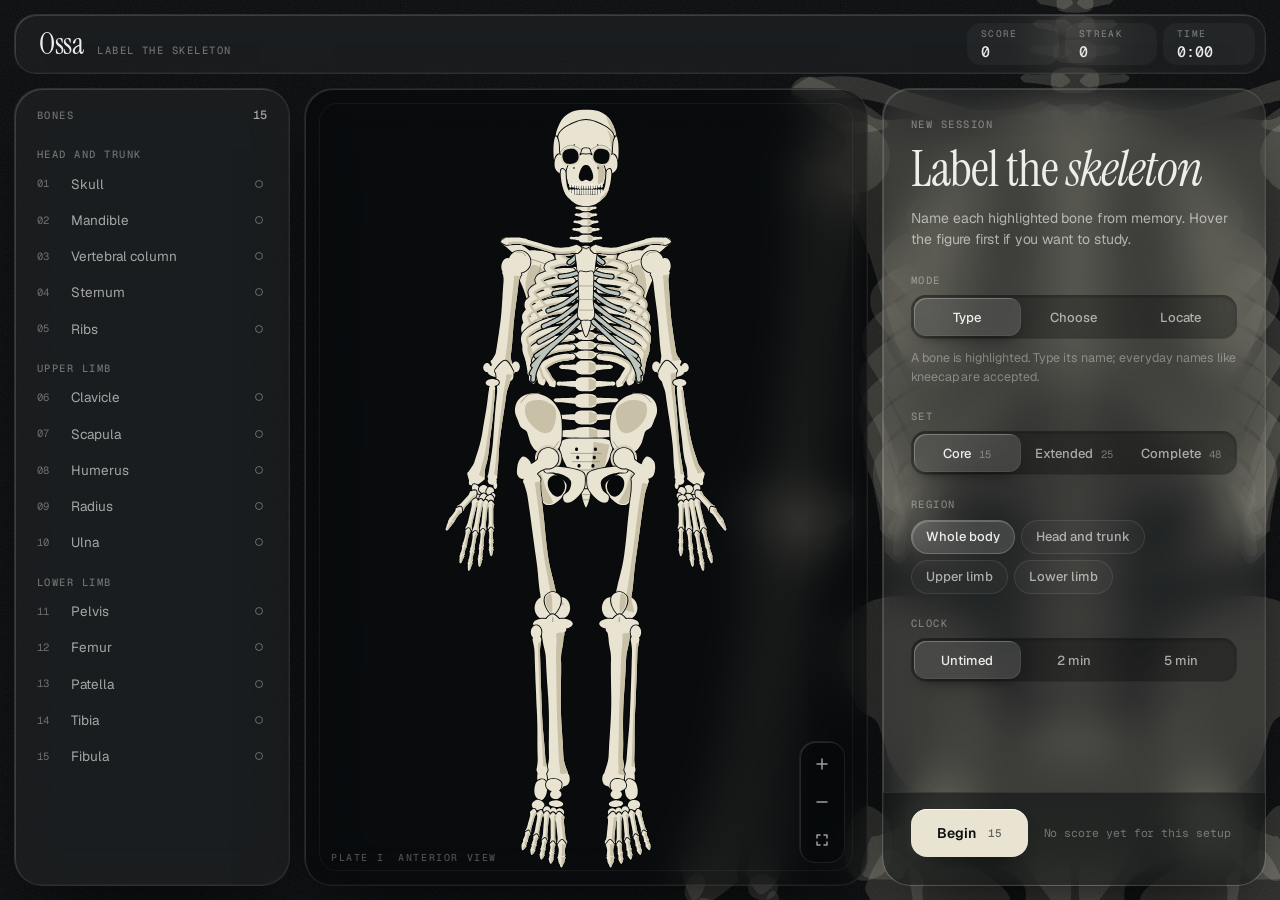
==== index.html @ df860bf7 "Add Ossa, a liquid-glass "label the skeleton" study game Static HTML/CSS/ES-module app, ready for a " ====
<!doctype html>
<html lang="en">
<head>
  <meta charset="utf-8">
  <meta name="viewport" content="width=device-width, initial-scale=1, viewport-fit=cover">
  <title>Ossa · Label the skeleton</title>
  <meta name="description" content="Learn the bones of the human body by naming, choosing or locating each one on an anatomical plate. Fifteen to forty-eight bones, three difficulty levels.">
  <meta name="theme-color" content="#07090a">
  <meta property="og:title" content="Ossa · Label the skeleton">
  <meta property="og:description" content="Name, choose or locate the bones of the human skeleton. A quiet, fast study game.">
  <meta property="og:type" content="website">
  <meta property="og:image" content="og.png">
  <meta name="twitter:card" content="summary_large_image">
  <link rel="icon" href="favicon.svg" type="image/svg+xml">
  <link rel="preload" href="fonts/geist-normal-300-700.woff2" as="font" type="font/woff2" crossorigin>
  <link rel="preload" href="fonts/instrument-serif-normal-400.woff2" as="font" type="font/woff2" crossorigin>
  <link rel="stylesheet" href="styles.css">
</head>
<body>
  <div class="bg" aria-hidden="true">
    <svg class="sk ghost" id="ghost" viewBox="150 0 600 640" preserveAspectRatio="xMidYMid slice"></svg>
    <div class="grain"></div>
  </div>

  <div class="app" id="app" data-phase="idle" data-view="panel">
    <header class="bar glass">
      <div class="brand">
        <span class="wordmark">Ossa</span>
        <span class="tagline">Label the skeleton</span>
      </div>
      <button class="bones-toggle" id="toggle-list" type="button" aria-pressed="false">
        <svg viewBox="0 0 16 16" width="15" height="15" fill="none" stroke="currentColor" stroke-width="1.5" stroke-linecap="round"><path d="M3 4h10M3 8h10M3 12h6"/></svg>
        <span>Bones</span>
      </button>
      <dl class="stats" aria-label="Session stats">
        <div><dt>Score</dt><dd id="st-score">0</dd></div>
        <div><dt>Streak</dt><dd id="st-streak">0</dd></div>
        <div><dt id="st-time-l">Time</dt><dd id="st-time">0:00</dd></div>
      </dl>
    </header>

    <aside class="list glass" id="list" aria-label="Bones in this set">
      <div class="list-head">
        <p class="eyebrow">Bones</p>
        <p class="count" id="list-count">15</p>
      </div>
      <div class="list-body" id="list-body"></div>
    </aside>

    <main class="stage glass" id="stage">
      <svg class="sk" id="sk" viewBox="0 0 900 1032" role="img" aria-label="Human skeleton, anterior view" preserveAspectRatio="xMidYMid meet"></svg>
      <svg class="pins" id="pins" aria-hidden="true">
        <path class="pin-line" id="pin-line" d=""/>
        <circle class="pin-ring" id="pin-ring" r="9"/>
        <circle class="pin-dot" id="pin-dot" r="3.2"/>
      </svg>
      <div class="chip" id="chip" hidden><b id="chip-n"></b><span id="chip-t"></span></div>
      <div class="tip" id="tip" hidden></div>

      <div class="readout" id="readout" hidden>
        <p class="eyebrow" id="ro-meta"></p>
        <h2 id="ro-name"></h2>
        <p id="ro-note"></p>
      </div>

      <p class="plate" aria-hidden="true"><span>Plate I</span><span>Anterior view</span></p>

      <div class="zoom" role="group" aria-label="Zoom">
        <button type="button" id="z-in" aria-label="Zoom in"><svg viewBox="0 0 16 16" width="16" height="16" fill="none" stroke="currentColor" stroke-width="1.5" stroke-linecap="round"><path d="M8 3v10M3 8h10"/></svg></button>
        <button type="button" id="z-out" aria-label="Zoom out"><svg viewBox="0 0 16 16" width="16" height="16" fill="none" stroke="currentColor" stroke-width="1.5" stroke-linecap="round"><path d="M3 8h10"/></svg></button>
        <button type="button" id="z-fit" aria-label="Fit whole skeleton"><svg viewBox="0 0 16 16" width="16" height="16" fill="none" stroke="currentColor" stroke-width="1.5" stroke-linecap="round" stroke-linejoin="round"><path d="M3 6V3h3M10 3h3v3M13 10v3h-3M6 13H3v-3"/></svg></button>
      </div>
    </main>

    <section class="panel glass" id="panel">
      <!-- SETUP -->
      <div class="view" id="v-setup">
        <p class="eyebrow">New session</p>
        <h1 class="title">Label the <em>skeleton</em></h1>
        <p class="lede">Name each highlighted bone from memory. Hover the figure first if you want to study.</p>

        <div class="field">
          <p class="eyebrow" id="l-mode">Mode</p>
          <div class="seg" role="radiogroup" aria-labelledby="l-mode" data-key="mode">
            <span class="thumb"></span>
            <button type="button" role="radio" data-v="type">Type</button>
            <button type="button" role="radio" data-v="choose">Choose</button>
            <button type="button" role="radio" data-v="locate">Locate</button>
          </div>
          <p class="hint" id="mode-hint"></p>
        </div>

        <div class="field">
          <p class="eyebrow" id="l-set">Set</p>
          <div class="seg" role="radiogroup" aria-labelledby="l-set" data-key="level">
            <span class="thumb"></span>
            <button type="button" role="radio" data-v="1">Core <i data-n="1"></i></button>
            <button type="button" role="radio" data-v="2">Extended <i data-n="2"></i></button>
            <button type="button" role="radio" data-v="3">Complete <i data-n="3"></i></button>
          </div>
        </div>

        <div class="field">
          <p class="eyebrow" id="l-region">Region</p>
          <div class="chips" role="radiogroup" aria-labelledby="l-region" data-key="region"></div>
        </div>

        <div class="field">
          <p class="eyebrow" id="l-clock">Clock</p>
          <div class="seg" role="radiogroup" aria-labelledby="l-clock" data-key="clock">
            <span class="thumb"></span>
            <button type="button" role="radio" data-v="0">Untimed</button>
            <button type="button" role="radio" data-v="120">2 min</button>
            <button type="button" role="radio" data-v="300">5 min</button>
          </div>
        </div>

        <div class="cta">
          <button type="button" class="btn primary" id="begin"><span>Begin</span><span class="mono" id="begin-n"></span></button>
          <p class="best" id="best"></p>
        </div>
      </div>

      <!-- QUESTION -->
      <div class="view" id="v-ask" hidden>
        <div class="qhead">
          <p class="mono" id="qcount">01 / 15</p>
          <button type="button" class="link" id="end">End session</button>
        </div>
        <div class="progress" aria-hidden="true"><i id="qprog"></i></div>

        <p class="prompt" id="prompt"></p>

        <form class="answer" id="a-type" autocomplete="off">
          <label class="sr" for="in">Bone name</label>
          <input class="input" id="in" type="text" inputmode="text" enterkeyhint="go" placeholder="Type the name" autocapitalize="off" autocorrect="off" spellcheck="false">
          <p class="hintline mono" id="hintline" aria-live="polite"></p>
          <div class="row-actions">
            <button type="submit" class="btn primary" id="submit">Check</button>
            <button type="button" class="btn ghost" id="hint">Hint</button>
            <button type="button" class="btn ghost" id="skip">Skip</button>
          </div>
        </form>

        <div class="answer" id="a-choose" hidden>
          <ol class="opts" id="opts"></ol>
          <div class="row-actions"><button type="button" class="btn ghost" id="skip-c">Skip</button></div>
        </div>

        <div class="answer" id="a-locate" hidden>
          <p class="target" id="loc-name"></p>
          <p class="hint" id="loc-hint" aria-live="polite">Click the bone on the figure. Scroll to zoom, drag to pan.</p>
          <div class="row-actions"><button type="button" class="btn ghost" id="skip-l">Skip</button></div>
        </div>

        <div class="feedback" id="fb" hidden aria-live="polite">
          <p class="verdict" id="fb-verdict"></p>
          <p class="fb-name" id="fb-name"></p>
          <p class="fb-note" id="fb-note"></p>
          <button type="button" class="btn primary" id="next"><span id="next-t">Next</span><kbd>Enter</kbd></button>
        </div>

        <p class="foot mono" id="foot"></p>
      </div>

      <!-- RESULT -->
      <div class="view" id="v-result" hidden>
        <p class="eyebrow" id="r-eyebrow">Session complete</p>
        <p class="bignum" id="r-score">0</p>
        <p class="lede" id="r-line"></p>
        <dl class="grid-stats">
          <div><dt>Accuracy</dt><dd id="r-acc">0%</dd></div>
          <div><dt>Time</dt><dd id="r-time">0:00</dd></div>
          <div><dt>Best streak</dt><dd id="r-streak">0</dd></div>
          <div><dt>Hints used</dt><dd id="r-hints">0</dd></div>
        </dl>
        <div id="r-missed-wrap">
          <p class="eyebrow">To review</p>
          <div class="chips" id="r-missed"></div>
        </div>
        <div class="cta stack">
          <button type="button" class="btn primary" id="again">Play again</button>
          <button type="button" class="btn ghost" id="retry">Retry missed</button>
          <button type="button" class="btn ghost" id="back">Change settings</button>
        </div>
      </div>
    </section>
  </div>

  <noscript><p style="position:fixed;inset:auto 16px 16px;color:#eceeea;font:14px system-ui">Ossa needs JavaScript to draw the skeleton and run the quiz.</p></noscript>
  <script type="module" src="js/app.js"></script>
</body>
</html>
---- styles.css ----
@font-face { font-family: "Geist"; src: url(fonts/geist-normal-300-700.woff2) format("woff2"); font-weight: 300 700; font-display: swap; }
@font-face { font-family: "Geist Mono"; src: url(fonts/geist-mono-normal-400-600.woff2) format("woff2"); font-weight: 400 600; font-display: swap; }
@font-face { font-family: "Instrument Serif"; src: url(fonts/instrument-serif-normal-400.woff2) format("woff2"); font-style: normal; font-weight: 400; font-display: swap; }
@font-face { font-family: "Instrument Serif"; src: url(fonts/instrument-serif-italic-400.woff2) format("woff2"); font-style: italic; font-weight: 400; font-display: swap; }

:root {
  --ink: #07090a;
  --text: #eceeea;
  --dim: rgba(236, 238, 234, 0.66);
  --faint: rgba(236, 238, 234, 0.4);
  --line: rgba(255, 255, 255, 0.09);
  --line-hi: rgba(255, 255, 255, 0.2);

  --bone: #e9e3d2;
  --bone-2: #d9d2bd;
  --bone-shade: #c8c0a7;
  --bone-detail: #8f8871;
  --tooth: #f1ece0;
  --cart: #bcc5bd;
  --cavity: #07090a;

  --accent: #ff5a36;
  --accent-2: #cf3c1c;
  --ok: #4fd8a6;
  --ok-2: #2aa67c;

  --sans: "Geist", ui-sans-serif, system-ui, -apple-system, "Segoe UI", sans-serif;
  --mono: "Geist Mono", ui-monospace, "SF Mono", Menlo, monospace;
  --serif: "Instrument Serif", "Iowan Old Style", Georgia, serif;

  --ease: cubic-bezier(0.22, 1, 0.36, 1);
  --spring: cubic-bezier(0.3, 1.3, 0.45, 1);
  --gap: 14px;
}

* { box-sizing: border-box; margin: 0; }
html, body { height: 100%; }
body {
  background: var(--ink);
  color: var(--text);
  font: 400 14px/1.5 var(--sans);
  letter-spacing: -0.005em;
  -webkit-font-smoothing: antialiased;
  overflow: hidden;
}
button { font: inherit; color: inherit; background: none; border: 0; cursor: pointer; -webkit-tap-highlight-color: transparent; }
:focus-visible { outline: 2px solid rgba(236, 238, 234, 0.8); outline-offset: 3px; }
.sr { position: absolute; width: 1px; height: 1px; overflow: hidden; clip: rect(0 0 0 0); white-space: nowrap; }
.mono { font-family: var(--mono); font-variant-numeric: tabular-nums; }
[hidden] { display: none !important; }

.eyebrow {
  font: 500 10.5px/1 var(--mono);
  text-transform: uppercase;
  letter-spacing: 0.14em;
  color: var(--faint);
}

/* ---------- background: an enlarged, cropped plate that the glass refracts ---------- */
.bg { position: fixed; inset: 0; overflow: hidden; background: var(--ink); }
.grain {
  position: absolute; inset: 0; opacity: 0.09; pointer-events: none;
  background-image: url("data:image/svg+xml;utf8,<svg xmlns='http://www.w3.org/2000/svg' width='220' height='220'><filter id='n'><feTurbulence type='fractalNoise' baseFrequency='.85' numOctaves='2' stitchTiles='stitch'/><feColorMatrix values='0 0 0 0 1  0 0 0 0 1  0 0 0 0 1  0 0 0 .9 0'/></filter><rect width='100%' height='100%' filter='url(%23n)'/></svg>");
}

/* ---------- glass ---------- */
.glass {
  position: relative;
  background: rgba(255, 255, 255, 0.045);
  -webkit-backdrop-filter: blur(22px) saturate(1.5);
  backdrop-filter: blur(22px) saturate(1.5);
  border: 1px solid var(--line);
  border-radius: 28px;
  box-shadow:
    inset 1px 1px 0 rgba(255, 255, 255, 0.15),
    inset -1px -1px 0 rgba(255, 255, 255, 0.035),
    0 30px 70px -30px rgba(0, 0, 0, 0.85);
}

/* ---------- layout ---------- */
.app {
  position: relative;
  display: grid;
  height: 100vh; height: 100dvh;
  padding: var(--gap);
  gap: var(--gap);
  grid-template-columns: 276px minmax(0, 1fr) 384px;
  grid-template-rows: auto minmax(0, 1fr);
  grid-template-areas: "bar bar bar" "list stage panel";
}
.bar { grid-area: bar; }
.list { grid-area: list; }
.stage { grid-area: stage; }
.panel { grid-area: panel; }

/* ---------- top bar ---------- */
.bar { display: flex; align-items: center; gap: 18px; height: 60px; padding: 0 10px 0 24px; border-radius: 22px; }
.brand { display: flex; align-items: baseline; gap: 14px; }
.wordmark { font: 400 30px/1 var(--serif); letter-spacing: -0.015em; }
.tagline { font: 500 10.5px/1 var(--mono); text-transform: uppercase; letter-spacing: 0.14em; color: var(--faint); }
.bones-toggle {
  display: none; align-items: center; gap: 8px; height: 36px; padding: 0 14px; border-radius: 12px;
  background: rgba(255, 255, 255, 0.05); border: 1px solid var(--line); color: var(--dim); font-weight: 500;
}
.bones-toggle[aria-pressed="true"] { color: var(--text); background: rgba(255, 255, 255, 0.13); }
.stats { margin-left: auto; display: flex; gap: 6px; }
.stats > div { display: flex; flex-direction: column; justify-content: center; gap: 5px; min-width: 92px; height: 42px; padding: 0 14px; border-radius: 14px; background: rgba(255, 255, 255, 0.04); }
.stats dt { font: 500 9.5px/1 var(--mono); text-transform: uppercase; letter-spacing: 0.14em; color: var(--faint); }
.stats dd { font: 500 15px/1 var(--mono); font-variant-numeric: tabular-nums; }
.stats dd.bump { animation: bump 0.5s var(--spring); }
.stats dd.low { color: var(--accent); }
@keyframes bump { 40% { transform: scale(1.12); } }

/* ---------- bone list ---------- */
.list { display: flex; flex-direction: column; min-height: 0; padding: 20px 8px 10px; }
.list-head { display: flex; justify-content: space-between; align-items: baseline; padding: 0 14px 12px; }
.count { font: 500 12px/1 var(--mono); color: var(--dim); font-variant-numeric: tabular-nums; }
.list-body { flex: 1; min-height: 0; overflow-y: auto; padding: 0 4px 8px; scrollbar-width: thin; scrollbar-color: rgba(255, 255, 255, 0.16) transparent; }
.group { padding: 16px 10px 6px; }
.row {
  display: grid; grid-template-columns: 26px minmax(0, 1fr) 12px; align-items: center; gap: 8px;
  width: 100%; padding: 8px 10px; border-radius: 12px; text-align: left; color: var(--dim);
  transition: background 0.2s, color 0.2s;
}
.row:hover, .row.on { background: rgba(255, 255, 255, 0.075); color: var(--text); }
.row .idx { font: 400 10.5px/1 var(--mono); color: var(--faint); }
.row .nm { overflow: hidden; text-overflow: ellipsis; white-space: nowrap; font-size: 13.5px; }
.row .mask { display: block; height: 6px; border-radius: 3px; background: rgba(255, 255, 255, 0.09); width: var(--w, 60%); }
.row .dot { width: 8px; height: 8px; border-radius: 50%; border: 1px solid rgba(255, 255, 255, 0.34); }
.row[data-s="ok"] .dot { background: var(--ok); border-color: var(--ok); }
.row[data-s="miss"] .dot { background: var(--accent); border-color: var(--accent); }
.row[data-s="skip"] .dot { background: transparent; border-color: var(--accent); }
.row[data-cur="1"] { background: rgba(255, 255, 255, 0.075); }
.row[data-cur="1"] .dot { border-color: var(--text); }
.row.locked { pointer-events: none; }

/* ---------- stage ---------- */
.stage { min-height: 0; overflow: hidden; background: rgba(3, 5, 6, 0.5); touch-action: none; }
.stage::before { content: ""; position: absolute; inset: 14px; border: 1px solid rgba(255, 255, 255, 0.05); border-radius: 18px; pointer-events: none; z-index: 1; }
.sk { position: absolute; inset: 0; width: 100%; height: 100%; }
#sk { touch-action: none; cursor: grab; user-select: none; -webkit-user-select: none; }
#sk.panning { cursor: grabbing; }
#sk.probe { cursor: crosshair; }

.pins { position: absolute; inset: 0; width: 100%; height: 100%; pointer-events: none; overflow: visible; z-index: 2; }
.pin-line { fill: none; stroke: var(--accent); stroke-width: 1.25; }
.pin-ring { fill: none; stroke: var(--accent); stroke-width: 1.25; transform-box: fill-box; transform-origin: center; animation: ring 1.6s var(--ease) 2; }
.pin-dot { fill: var(--accent); }
.pins.ok .pin-line, .pins.ok .pin-ring { stroke: var(--ok); }
.pins.ok .pin-dot { fill: var(--ok); }
.pins[data-off="1"] { opacity: 0; }
@keyframes ring { from { transform: scale(0.4); opacity: 1; } to { transform: scale(2.1); opacity: 0; } }

.chip {
  position: absolute; left: 0; top: 0; z-index: 3; display: flex; align-items: center; gap: 9px; height: 30px; padding: 0 12px;
  border-radius: 999px; pointer-events: none; white-space: nowrap;
  background: rgba(10, 12, 13, 0.62); -webkit-backdrop-filter: blur(16px); backdrop-filter: blur(16px);
  border: 1px solid rgba(255, 255, 255, 0.16); box-shadow: inset 1px 1px 0 rgba(255, 255, 255, 0.14);
  transition: opacity 0.25s;
}
.chip b { font: 600 11px/1 var(--mono); color: var(--accent); }
.chip span { font-size: 13px; }
.tip {
  position: absolute; left: 0; top: 0; z-index: 4; padding: 6px 11px; border-radius: 10px; pointer-events: none; white-space: nowrap; font-size: 12.5px;
  background: rgba(10, 12, 13, 0.72); -webkit-backdrop-filter: blur(14px); backdrop-filter: blur(14px);
  border: 1px solid var(--line-hi); box-shadow: inset 1px 1px 0 rgba(255, 255, 255, 0.12);
}

.readout {
  position: absolute; left: 22px; top: 22px; z-index: 3; width: min(320px, calc(100% - 110px)); padding: 16px 18px 17px; border-radius: 20px;
  background: rgba(10, 12, 13, 0.58); -webkit-backdrop-filter: blur(22px) saturate(1.4); backdrop-filter: blur(22px) saturate(1.4);
  border: 1px solid rgba(255, 255, 255, 0.12); box-shadow: inset 1px 1px 0 rgba(255, 255, 255, 0.14), 0 20px 50px -24px rgba(0, 0, 0, 0.8);
  animation: enter 0.45s var(--ease);
}
.readout h2 { font: 400 32px/1.05 var(--serif); letter-spacing: -0.015em; margin: 9px 0 8px; }
.readout p:last-child { color: var(--dim); font-size: 13px; line-height: 1.5; }

.plate { position: absolute; left: 26px; bottom: 22px; z-index: 1; display: flex; gap: 14px; font: 500 10px/1 var(--mono); text-transform: uppercase; letter-spacing: 0.16em; color: rgba(236, 238, 234, 0.3); pointer-events: none; }

.zoom {
  position: absolute; right: 22px; bottom: 22px; z-index: 3; display: flex; flex-direction: column; gap: 2px; padding: 4px; border-radius: 16px;
  background: rgba(10, 12, 13, 0.55); -webkit-backdrop-filter: blur(18px); backdrop-filter: blur(18px);
  border: 1px solid var(--line); box-shadow: inset 1px 1px 0 rgba(255, 255, 255, 0.12);
}
.zoom button { width: 36px; height: 36px; display: grid; place-items: center; border-radius: 12px; color: var(--dim); transition: background 0.2s, color 0.2s; }
.zoom button:hover { background: rgba(255, 255, 255, 0.09); color: var(--text); }

/* ---------- skeleton paint ---------- */
.sk .bone { transition: opacity 0.4s var(--ease); }
.sk .o { fill: var(--cavity); stroke: var(--cavity); stroke-width: 2.4px; stroke-linejoin: round; }
.sk .o.ol { fill: none; stroke-linecap: round; }
.sk .o.thin { stroke-width: 1.1px; }
.sk .f-bone { fill: var(--bone); }
.sk .f-bone2 { fill: var(--bone-2); }
.sk .f-tooth { fill: var(--tooth); }
.sk .fl { fill: none; stroke-linecap: round; }
.sk .f-cart { stroke: var(--cart); }
.sk .s { fill: var(--bone-shade); }
.sk .d { fill: none; stroke: var(--bone-detail); stroke-linecap: round; }
.sk .hit { fill: none; stroke: transparent; stroke-linecap: round; pointer-events: stroke; }
.sk .layer-voids path { fill: var(--cavity); pointer-events: none; }
.sk .layer-rims path { fill: var(--bone-2); pointer-events: none; }
.sk .layer-hl, .sk .layer-hl * { pointer-events: none; }
.sk .layer-bones { transition: opacity 0.45s var(--ease); }
.sk.focus .layer-bones, .sk.focus .layer-rims { opacity: 0.4; }
.sk .layer-rims { transition: opacity 0.45s var(--ease); }
.sk .bone[data-scope="0"] { opacity: 0.26; }

.sk .hl { --hi: var(--accent); --hi-2: var(--accent-2); animation: hlin 0.35s var(--ease); }
.sk .hl.ok { --hi: var(--ok); --hi-2: var(--ok-2); }
.sk .hl.probe { opacity: 0.5; animation: none; }
.sk .hl .f { fill: var(--hi); }
.sk .hl .fl { stroke: var(--hi); }
.sk .hl .s { fill: var(--hi-2); }
.sk .hl .d { stroke: rgba(0, 0, 0, 0.3); }
@keyframes hlin { from { opacity: 0; } }

/* faint plate behind the glass */
.sk.ghost { inset: auto; left: 84%; top: 46%; width: 118%; height: 118%; transform: translate(-50%, -50%); transition: transform 1.2s var(--ease); }
.sk.ghost .o, .sk.ghost .s, .sk.ghost .d, .sk.ghost .hit, .sk.ghost .layer-voids, .sk.ghost .layer-rims { display: none; }
.sk.ghost .f { fill: rgba(233, 227, 210, 0.16); }
.sk.ghost .fl { stroke: rgba(233, 227, 210, 0.16); }

/* ---------- panel ---------- */
.panel { display: flex; flex-direction: column; min-height: 0; overflow: hidden; }
.view { flex: 1 1 auto; min-height: 0; overflow-y: auto; display: flex; flex-direction: column; padding: 30px 28px 28px; animation: enter 0.5s var(--ease); scrollbar-width: thin; scrollbar-color: rgba(255, 255, 255, 0.16) transparent; }
@keyframes enter { from { opacity: 0; transform: translateY(8px); } }

.view > * { flex-shrink: 0; }
.title { font: 400 50px/1 var(--serif); letter-spacing: -0.02em; margin: 14px 0 14px; }
.title em { font-style: italic; }
.lede { color: var(--dim); font-size: 14px; line-height: 1.55; max-width: 36ch; }
.field { margin-top: 24px; }
.field .eyebrow { margin-bottom: 10px; }
.hint { margin-top: 10px; color: var(--faint); font-size: 12.5px; line-height: 1.5; min-height: 19px; }

.seg { position: relative; display: grid; grid-auto-flow: column; grid-auto-columns: 1fr; padding: 3px; border-radius: 15px; background: rgba(0, 0, 0, 0.3); box-shadow: inset 0 1px 3px rgba(0, 0, 0, 0.5), inset 0 0 0 1px rgba(255, 255, 255, 0.06); }
.seg button { position: relative; z-index: 1; height: 38px; padding: 0 8px; border-radius: 12px; color: var(--dim); font-weight: 500; font-size: 13px; transition: color 0.25s; white-space: nowrap; }
.seg button[aria-checked="true"] { color: var(--text); }
.seg button i { font: 400 10.5px var(--mono); font-style: normal; color: var(--faint); margin-left: 5px; }
.seg .thumb { position: absolute; top: 3px; bottom: 3px; left: 0; width: 0; border-radius: 12px; background: rgba(255, 255, 255, 0.14); box-shadow: inset 1px 1px 0 rgba(255, 255, 255, 0.26), inset -1px -1px 0 rgba(255, 255, 255, 0.05), 0 8px 16px -8px rgba(0, 0, 0, 0.7); transition: transform 0.5s var(--spring), width 0.5s var(--spring); }

.chips { display: flex; flex-wrap: wrap; gap: 6px; }
.pill { height: 34px; padding: 0 14px; border-radius: 999px; border: 1px solid var(--line); background: rgba(255, 255, 255, 0.03); color: var(--dim); font-size: 13px; font-weight: 500; transition: background 0.2s, color 0.2s, border-color 0.2s; }
.pill:hover { color: var(--text); background: rgba(255, 255, 255, 0.07); }
.pill[aria-checked="true"] { background: rgba(255, 255, 255, 0.14); color: var(--text); border-color: var(--line-hi); box-shadow: inset 1px 1px 0 rgba(255, 255, 255, 0.2); }

.cta { margin-top: auto; padding-top: 28px; display: flex; align-items: center; gap: 16px; }
.cta.stack { flex-direction: column; align-items: stretch; gap: 8px; }
.best { font: 400 11.5px/1.4 var(--mono); color: var(--faint); }
#v-setup .cta {
  position: sticky; bottom: -28px; z-index: 2; margin: auto -28px -28px; padding: 16px 28px 28px;
  background: rgba(12, 14, 15, 0.58); -webkit-backdrop-filter: blur(20px); backdrop-filter: blur(20px); border-top: 1px solid var(--line);
}

.btn { height: 48px; padding: 0 22px; border-radius: 16px; display: inline-flex; align-items: center; justify-content: center; gap: 12px; font-weight: 600; font-size: 14px; letter-spacing: -0.005em; transition: transform 0.25s var(--spring), background 0.2s, color 0.2s; }
.btn:active { transform: scale(0.97); }
.btn.primary { background: var(--bone); color: #0b0e0f; box-shadow: inset 0 1px 0 rgba(255, 255, 255, 0.75), 0 14px 26px -16px rgba(0, 0, 0, 0.9); }
.btn.primary:hover { background: #f6f1e3; }
.btn.primary .mono, .btn.primary kbd { font: 500 11px var(--mono); opacity: 0.6; }
.btn.primary kbd { padding: 3px 7px; border: 1px solid rgba(0, 0, 0, 0.25); border-radius: 7px; }
.btn.ghost { background: rgba(255, 255, 255, 0.05); border: 1px solid var(--line); color: var(--dim); box-shadow: inset 1px 1px 0 rgba(255, 255, 255, 0.1); }
.btn.ghost:hover { color: var(--text); background: rgba(255, 255, 255, 0.09); }
.btn:disabled { opacity: 0.4; pointer-events: none; }
#begin { flex: 0 0 auto; padding: 0 26px; }

.qhead { display: flex; justify-content: space-between; align-items: center; font-size: 12px; color: var(--dim); }
.link { font-size: 12.5px; color: var(--dim); text-decoration: underline; text-underline-offset: 3px; text-decoration-color: rgba(255, 255, 255, 0.25); }
.link:hover { color: var(--text); }
.progress { height: 2px; border-radius: 2px; background: rgba(255, 255, 255, 0.1); margin: 14px 0 30px; overflow: hidden; }
.progress i { display: block; height: 100%; width: 0; background: var(--text); transition: width 0.6s var(--ease); }
.prompt { font: 400 28px/1.12 var(--serif); letter-spacing: -0.012em; margin-bottom: 22px; max-width: 18ch; }
.target { font: 400 56px/1 var(--serif); letter-spacing: -0.02em; margin: 2px 0 14px; overflow-wrap: anywhere; }

.input {
  width: 100%; height: 60px; padding: 0 20px; border-radius: 18px; color: var(--text); caret-color: var(--accent);
  font: 400 28px/1 var(--serif); letter-spacing: -0.01em;
  background: rgba(0, 0, 0, 0.34); border: 1px solid rgba(255, 255, 255, 0.11);
  box-shadow: inset 0 2px 6px rgba(0, 0, 0, 0.45), inset 0 0 0 1px rgba(255, 255, 255, 0.02);
  transition: border-color 0.2s, box-shadow 0.2s;
}
.input::placeholder { color: rgba(236, 238, 234, 0.3); font-style: italic; }
.input:focus { outline: none; border-color: rgba(255, 255, 255, 0.34); box-shadow: inset 0 2px 6px rgba(0, 0, 0, 0.45), 0 0 0 3px rgba(255, 255, 255, 0.06); }
.input.shake { animation: shake 0.4s; }
.hintline { min-height: 22px; margin: 12px 2px 0; font-size: 14px; color: var(--dim); letter-spacing: 0.22em; }
.row-actions { display: flex; gap: 8px; margin-top: 14px; }
.row-actions .btn.primary { flex: 1; }
@keyframes shake { 20% { transform: translateX(-6px); } 40% { transform: translateX(5px); } 60% { transform: translateX(-3px); } 80% { transform: translateX(2px); } }

.opts { list-style: none; padding: 0; display: grid; gap: 8px; }
.opt { width: 100%; display: flex; align-items: center; gap: 14px; padding: 15px 16px; border-radius: 16px; text-align: left; font-size: 15.5px; font-weight: 500; background: rgba(255, 255, 255, 0.05); border: 1px solid var(--line); box-shadow: inset 1px 1px 0 rgba(255, 255, 255, 0.08); transition: background 0.2s, border-color 0.2s, transform 0.25s var(--spring); }
.opt:hover { background: rgba(255, 255, 255, 0.09); }
.opt:active { transform: scale(0.985); }
.opt kbd { flex: none; width: 24px; height: 24px; display: grid; place-items: center; border: 1px solid rgba(255, 255, 255, 0.2); border-radius: 8px; font: 500 11px var(--mono); color: var(--dim); }
.opt.right { background: rgba(79, 216, 166, 0.13); border-color: rgba(79, 216, 166, 0.6); }
.opt.right kbd { border-color: var(--ok); color: var(--ok); }
.opt.wrong { background: rgba(255, 90, 54, 0.11); border-color: rgba(255, 90, 54, 0.6); animation: shake 0.4s; }
.opt.wrong kbd { border-color: var(--accent); color: var(--accent); }
.opts.done .opt { pointer-events: none; }
.opts.done .opt:not(.right):not(.wrong) { opacity: 0.45; }

.feedback { margin-top: 24px; padding-top: 22px; border-top: 1px solid var(--line); animation: enter 0.45s var(--ease); }
.feedback.solo { margin-top: 0; padding-top: 0; border-top: 0; }
.verdict { font: 500 11px/1 var(--mono); text-transform: uppercase; letter-spacing: 0.16em; }
.verdict.ok { color: var(--ok); }
.verdict.bad { color: var(--accent); }
.fb-name { font: 400 44px/1.02 var(--serif); letter-spacing: -0.02em; margin: 12px 0 10px; }
.fb-note { color: var(--dim); font-size: 14px; line-height: 1.55; margin-bottom: 20px; }
.fb-note s { color: var(--faint); }
.feedback .btn { width: 100%; }
.foot { margin-top: auto; padding-top: 24px; font-size: 11px; line-height: 1.6; color: var(--faint); letter-spacing: 0.02em; }

.bignum { font: 400 104px/0.95 var(--serif); letter-spacing: -0.035em; margin: 12px 0 10px; font-variant-numeric: lining-nums; }
.grid-stats { display: grid; grid-template-columns: 1fr 1fr; gap: 1px; margin: 24px 0; border-radius: 18px; overflow: hidden; background: var(--line); border: 1px solid var(--line); }
.grid-stats > div { background: rgba(9, 11, 12, 0.7); padding: 14px 16px 15px; }
.grid-stats dt { font: 500 9.5px/1 var(--mono); text-transform: uppercase; letter-spacing: 0.14em; color: var(--faint); margin-bottom: 9px; }
.grid-stats dd { font: 500 20px/1 var(--mono); font-variant-numeric: tabular-nums; }
#r-missed-wrap .eyebrow { margin-bottom: 10px; }
#r-missed-wrap[hidden] + .cta { padding-top: 6px; }

/* ---------- tablet ---------- */
@media (max-width: 1179px) {
  .app { grid-template-columns: minmax(0, 1fr) 372px; grid-template-areas: "bar bar" "stage panel"; }
  .list { grid-area: panel; display: none; }
  .app[data-view="list"] .list { display: flex; }
  .app[data-view="list"] .panel { display: none; }
  .bones-toggle { display: inline-flex; }
  .tagline { display: none; }
}

/* ---------- phone ---------- */
@media (max-width: 819px) {
  :root { --gap: 10px; }
  .app { grid-template-columns: minmax(0, 1fr); grid-template-rows: auto minmax(0, 1fr) auto; grid-template-areas: "bar" "stage" "panel"; }
  .list { grid-area: panel; max-height: 54dvh; }
  .panel { max-height: 54dvh; }
  .bar { height: 54px; padding: 0 8px 0 18px; gap: 10px; border-radius: 20px; }
  .wordmark { font-size: 26px; }
  .stats > div { min-width: 0; padding: 0 9px; }
  .stats dd { font-size: 13px; }
  .stats dt { font-size: 8.5px; letter-spacing: 0.1em; }
  .bones-toggle span { display: none; }
  .bones-toggle { padding: 0 11px; }
  .glass { border-radius: 24px; }
  .view { padding: 22px 20px 20px; }
  .title { font-size: 40px; margin: 10px 0; }
  .lede { display: none; }
  .field { margin-top: 18px; }
  .prompt { font-size: 24px; margin-bottom: 14px; max-width: none; }
  .target { font-size: 44px; }
  .bignum { font-size: 76px; }
  .fb-name { font-size: 36px; }
  .progress { margin-bottom: 20px; }
  .input { height: 54px; font-size: 24px; }
  .readout { left: 14px; top: 14px; width: calc(100% - 28px); padding: 12px 14px; }
  .readout h2 { font-size: 24px; margin: 6px 0 4px; }
  .readout p:last-child { font-size: 12px; }
  .plate { display: none; }
  .zoom { right: 12px; bottom: 12px; flex-direction: row; }
  .zoom button { width: 34px; height: 34px; }
  .stage::before { inset: 8px; }
  .btn { height: 46px; }
  #begin { width: 100%; }
  .cta { flex-direction: column; align-items: stretch; gap: 10px; }
  #v-setup .cta { bottom: -20px; margin: auto -20px -20px; padding: 14px 20px 20px; }
  .best { text-align: center; }
}

@media (max-width: 819px) and (max-height: 700px) {
  .panel, .list { max-height: 60dvh; }
}

@media (prefers-reduced-motion: reduce) {
  *, *::before, *::after { animation-duration: 0.01ms !important; animation-iteration-count: 1 !important; transition-duration: 0.01ms !important; }
}
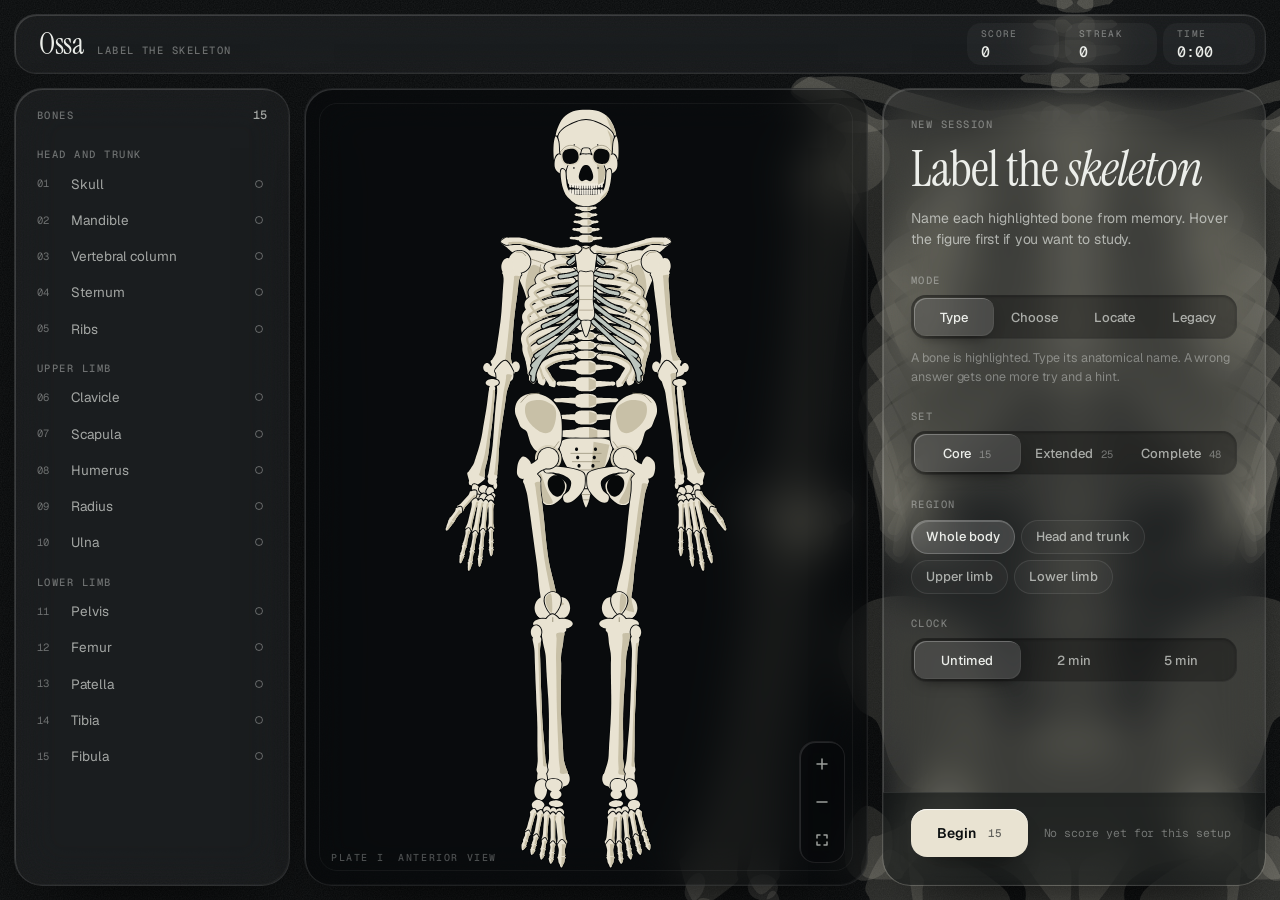
==== commit ab7df2f2: "Add Legacy mode and make Type mode anatomical-only Legacy mode (PurposeGames format) - Pins on the f" ====
--- a/index.html
+++ b/index.html
@@ -33,8 +33,8 @@
         <span>Bones</span>
       </button>
       <dl class="stats" aria-label="Session stats">
-        <div><dt>Score</dt><dd id="st-score">0</dd></div>
-        <div><dt>Streak</dt><dd id="st-streak">0</dd></div>
+        <div><dt id="st-score-l">Score</dt><dd id="st-score">0</dd></div>
+        <div id="st-streak-w"><dt>Streak</dt><dd id="st-streak">0</dd></div>
         <div><dt id="st-time-l">Time</dt><dd id="st-time">0:00</dd></div>
       </dl>
     </header>
@@ -53,6 +53,7 @@
         <path class="pin-line" id="pin-line" d=""/>
         <circle class="pin-ring" id="pin-ring" r="9"/>
         <circle class="pin-dot" id="pin-dot" r="3.2"/>
+        <g id="dots"></g>
       </svg>
       <div class="chip" id="chip" hidden><b id="chip-n"></b><span id="chip-t"></span></div>
       <div class="tip" id="tip" hidden></div>
@@ -86,6 +87,7 @@
             <button type="button" role="radio" data-v="type">Type</button>
             <button type="button" role="radio" data-v="choose">Choose</button>
             <button type="button" role="radio" data-v="locate">Locate</button>
+            <button type="button" role="radio" data-v="legacy">Legacy</button>
           </div>
           <p class="hint" id="mode-hint"></p>
         </div>
@@ -105,7 +107,7 @@
           <div class="chips" role="radiogroup" aria-labelledby="l-region" data-key="region"></div>
         </div>
 
-        <div class="field">
+        <div class="field" id="f-clock">
           <p class="eyebrow" id="l-clock">Clock</p>
           <div class="seg" role="radiogroup" aria-labelledby="l-clock" data-key="clock">
             <span class="thumb"></span>
@@ -129,11 +131,21 @@
         </div>
         <div class="progress" aria-hidden="true"><i id="qprog"></i></div>
 
+        <dl class="hud" id="hud" hidden>
+          <div><dt>Remaining</dt><dd id="h-rem">0</dd></div>
+          <div><dt>Correct</dt><dd id="h-ok">0</dd></div>
+          <div><dt>Wrong</dt><dd id="h-bad">0</dd></div>
+          <div><dt>Accuracy</dt><dd id="h-acc">0%</dd></div>
+        </dl>
+
         <p class="prompt" id="prompt"></p>
 
         <form class="answer" id="a-type" autocomplete="off">
           <label class="sr" for="in">Bone name</label>
-          <input class="input" id="in" type="text" inputmode="text" enterkeyhint="go" placeholder="Type the name" autocapitalize="off" autocorrect="off" spellcheck="false">
+          <div class="inputwrap">
+            <input class="input" id="in" type="text" inputmode="text" enterkeyhint="go" placeholder="Type the anatomical name" autocapitalize="off" autocorrect="off" spellcheck="false">
+            <span class="pop" id="pop" role="status" hidden></span>
+          </div>
           <p class="hintline mono" id="hintline" aria-live="polite"></p>
           <div class="row-actions">
             <button type="submit" class="btn primary" id="submit">Check</button>
--- a/styles.css
+++ b/styles.css
@@ -279,6 +279,7 @@
   box-shadow: inset 0 2px 6px rgba(0, 0, 0, 0.45), inset 0 0 0 1px rgba(255, 255, 255, 0.02);
   transition: border-color 0.2s, box-shadow 0.2s;
 }
+.input::selection { background: rgba(255, 90, 54, 0.4); color: #fff; }
 .input::placeholder { color: rgba(236, 238, 234, 0.3); font-style: italic; }
 .input:focus { outline: none; border-color: rgba(255, 255, 255, 0.34); box-shadow: inset 0 2px 6px rgba(0, 0, 0, 0.45), 0 0 0 3px rgba(255, 255, 255, 0.06); }
 .input.shake { animation: shake 0.4s; }
@@ -317,6 +318,42 @@
 .grid-stats dd { font: 500 20px/1 var(--mono); font-variant-numeric: tabular-nums; }
 #r-missed-wrap .eyebrow { margin-bottom: 10px; }
 #r-missed-wrap[hidden] + .cta { padding-top: 6px; }
+
+/* ---------- type mode: one-line hint popup ---------- */
+.inputwrap { position: relative; }
+.pop {
+  position: absolute; right: 16px; top: -14px; z-index: 2; display: inline-flex; align-items: center; gap: 6px;
+  max-width: calc(100% - 24px); height: 27px; padding: 0 11px; border-radius: 9px; white-space: nowrap; overflow: hidden; text-overflow: ellipsis;
+  font: 500 12px/1 var(--sans); color: var(--text); pointer-events: none;
+  background: rgba(16, 19, 20, 0.86); -webkit-backdrop-filter: blur(14px); backdrop-filter: blur(14px);
+  border: 1px solid rgba(255, 255, 255, 0.18); box-shadow: inset 1px 1px 0 rgba(255, 255, 255, 0.14), 0 10px 24px -12px rgba(0, 0, 0, 0.85);
+  animation: popin 0.4s var(--spring);
+}
+.pop b { font: 500 11px/1 var(--mono); color: var(--accent); }
+@keyframes popin { from { opacity: 0; transform: translateY(6px) scale(0.96); } }
+
+/* ---------- legacy mode ---------- */
+.hud { display: grid; grid-template-columns: repeat(4, 1fr); gap: 1px; margin: 0 0 24px; border-radius: 16px; overflow: hidden; background: var(--line); border: 1px solid var(--line); }
+.hud > div { background: rgba(9, 11, 12, 0.7); padding: 11px 6px 12px; text-align: center; }
+.hud dt { font: 500 8.5px/1 var(--mono); text-transform: uppercase; letter-spacing: 0.12em; color: var(--faint); margin-bottom: 8px; }
+.hud dd { font: 500 19px/1 var(--mono); font-variant-numeric: tabular-nums; }
+.hud #h-ok { color: var(--ok); }
+.hud #h-bad { color: var(--accent); }
+.hint.ok { color: var(--ok); }
+.hint.bad { color: var(--accent); }
+.field.off { opacity: 0.38; pointer-events: none; }
+
+#dots { pointer-events: none; }
+.dotg { pointer-events: all; cursor: pointer; }
+.dot-hit { fill: transparent; }
+.dotg { pointer-events: all; }
+.dot { fill: #0b0e0f; stroke: var(--bone); stroke-width: 2.4px; transform-box: fill-box; transform-origin: center; transition: transform 0.25s var(--spring), fill 0.2s, stroke 0.2s; }
+.dotg.hot .dot { transform: scale(1.4); fill: var(--accent); stroke: #fff; }
+.dotg.ok .dot { fill: var(--ok); stroke: var(--cavity); transform: scale(0.85); }
+.dotg.miss .dot { fill: var(--accent); stroke: var(--cavity); transform: scale(0.85); }
+.dotg.done { pointer-events: none; }
+.dotg.reveal .dot { animation: reveal 0.9s var(--ease); }
+@keyframes reveal { 30% { transform: scale(1.9); } }
 
 /* ---------- tablet ---------- */
 @media (max-width: 1179px) {
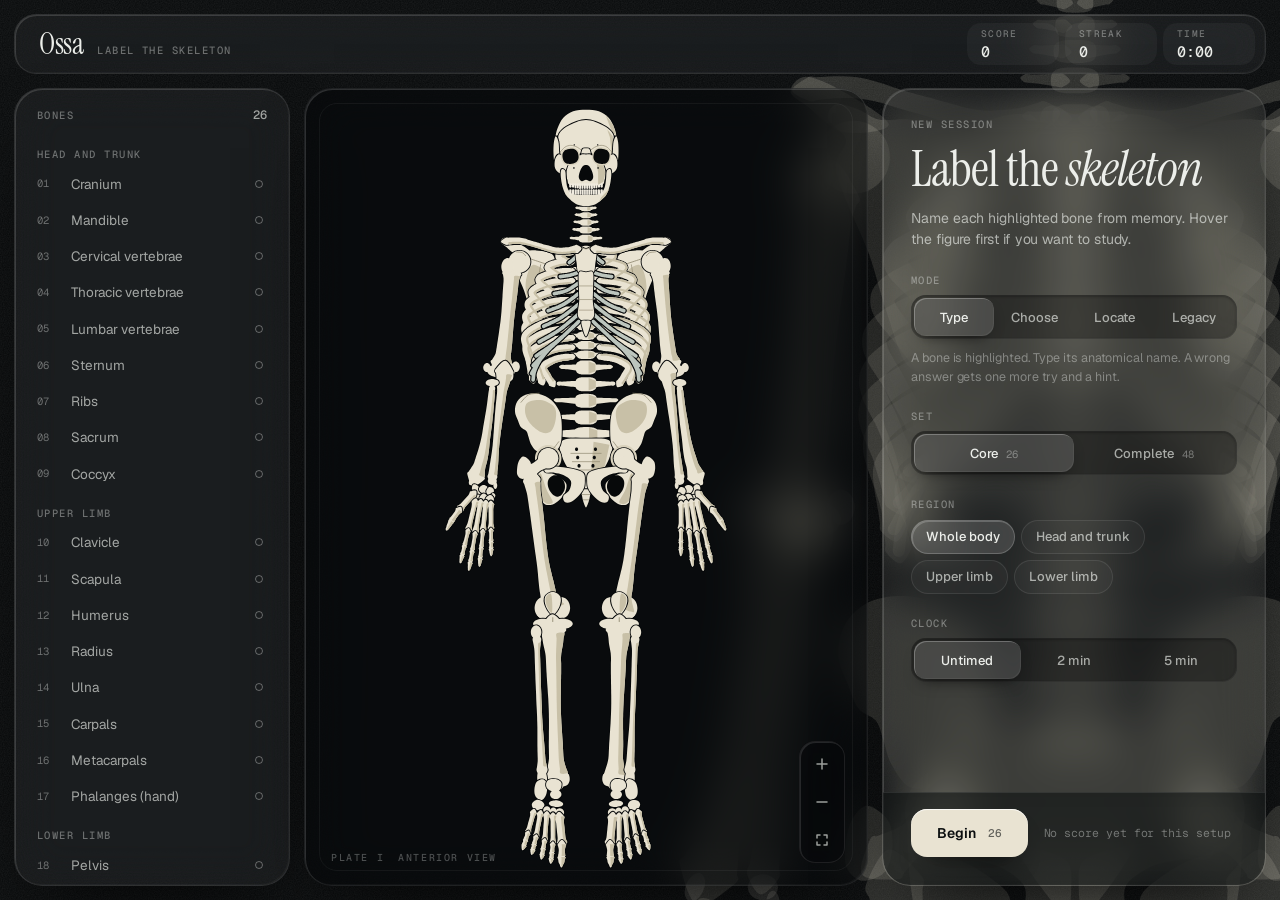
==== commit 38ba4da1: "Set Core to the class master sheet (26 bones) and remove Extended Core is now exactly the labelled s" ====
--- a/index.html
+++ b/index.html
@@ -97,8 +97,7 @@
           <div class="seg" role="radiogroup" aria-labelledby="l-set" data-key="level">
             <span class="thumb"></span>
             <button type="button" role="radio" data-v="1">Core <i data-n="1"></i></button>
-            <button type="button" role="radio" data-v="2">Extended <i data-n="2"></i></button>
-            <button type="button" role="radio" data-v="3">Complete <i data-n="3"></i></button>
+            <button type="button" role="radio" data-v="2">Complete <i data-n="2"></i></button>
           </div>
         </div>
 
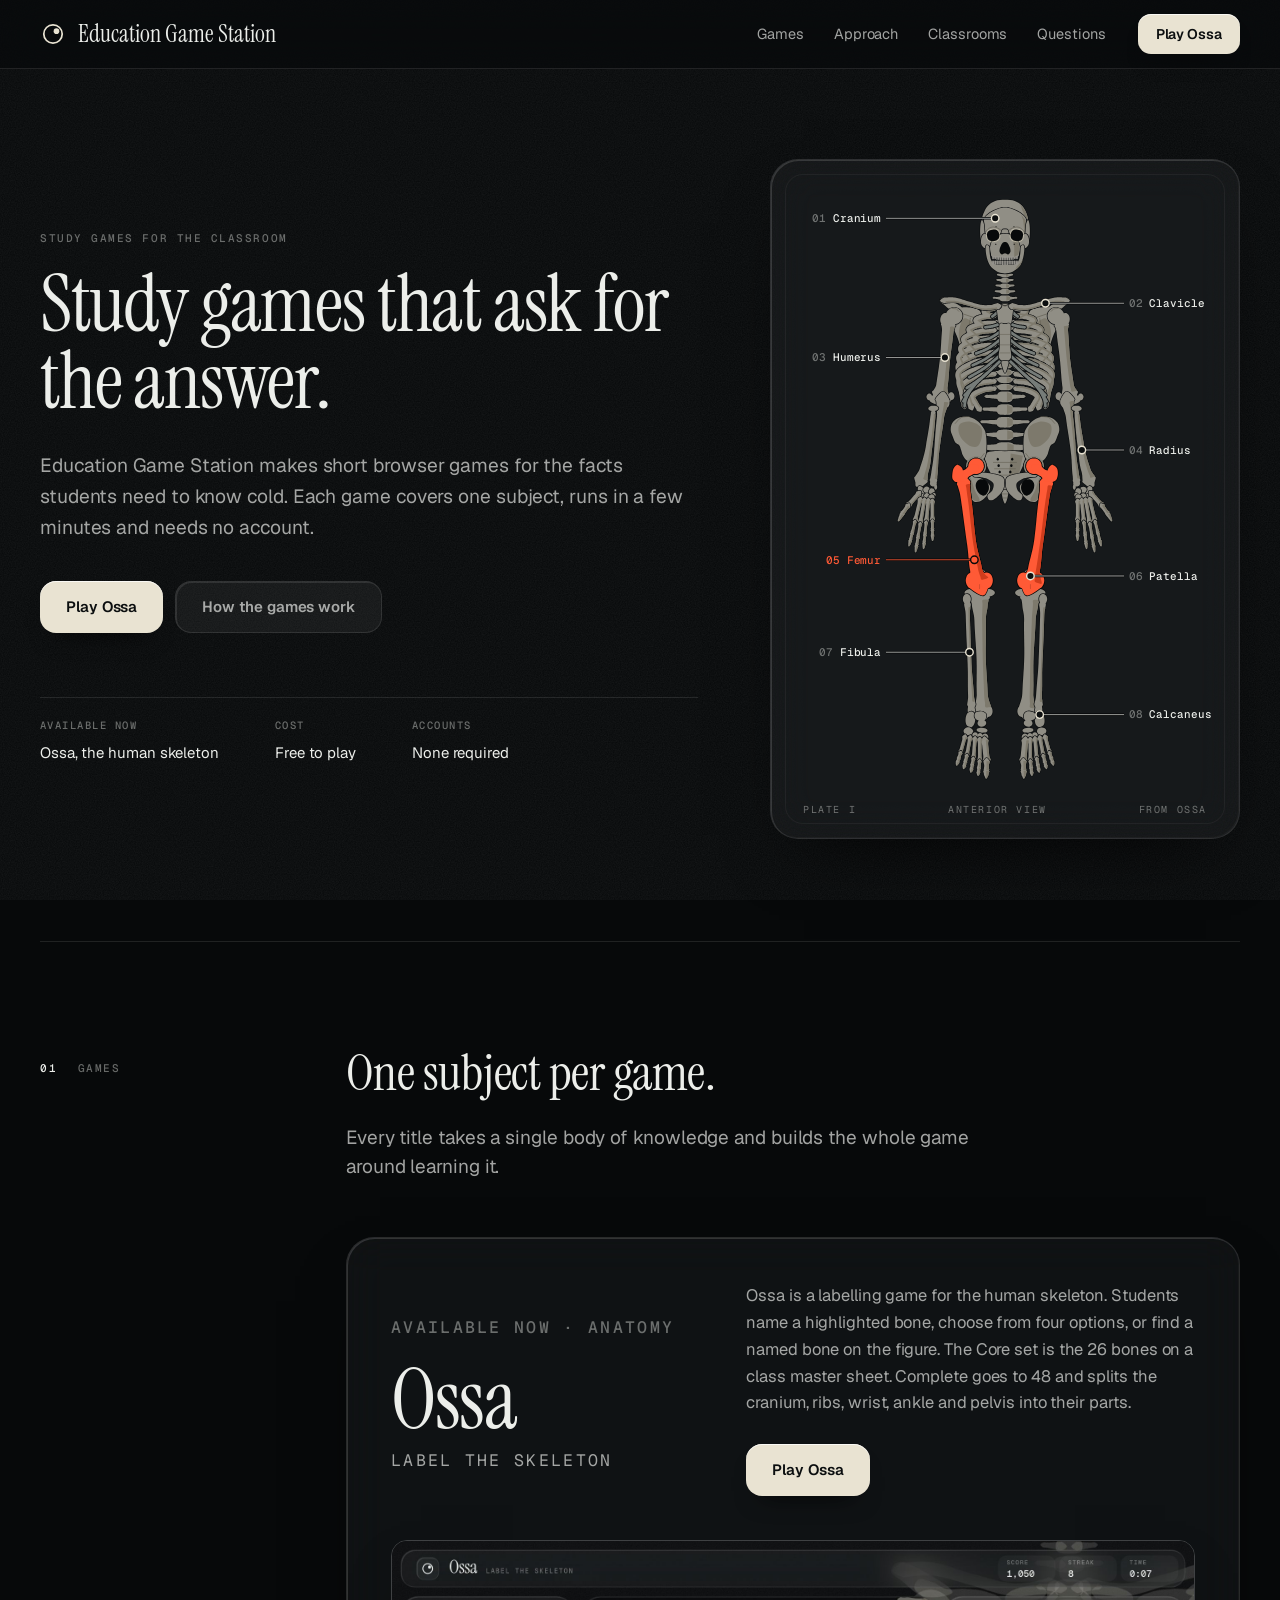
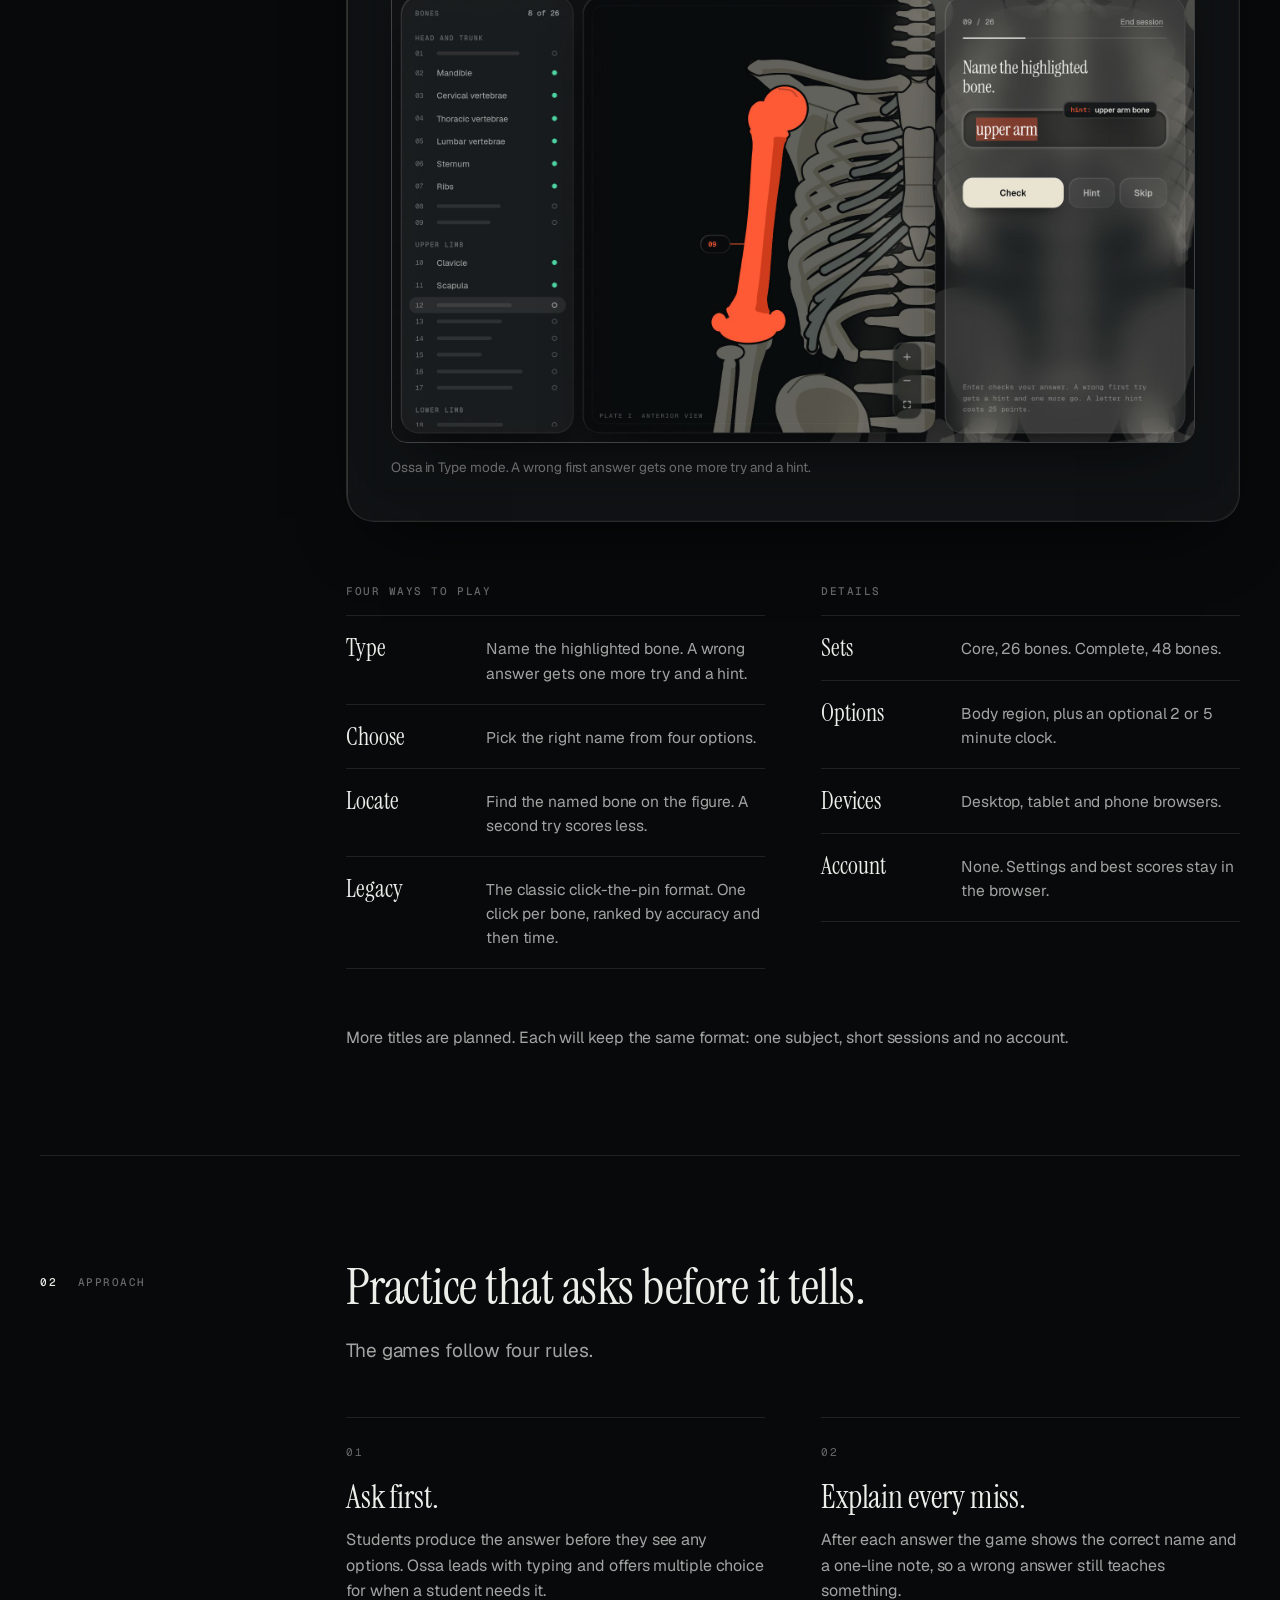
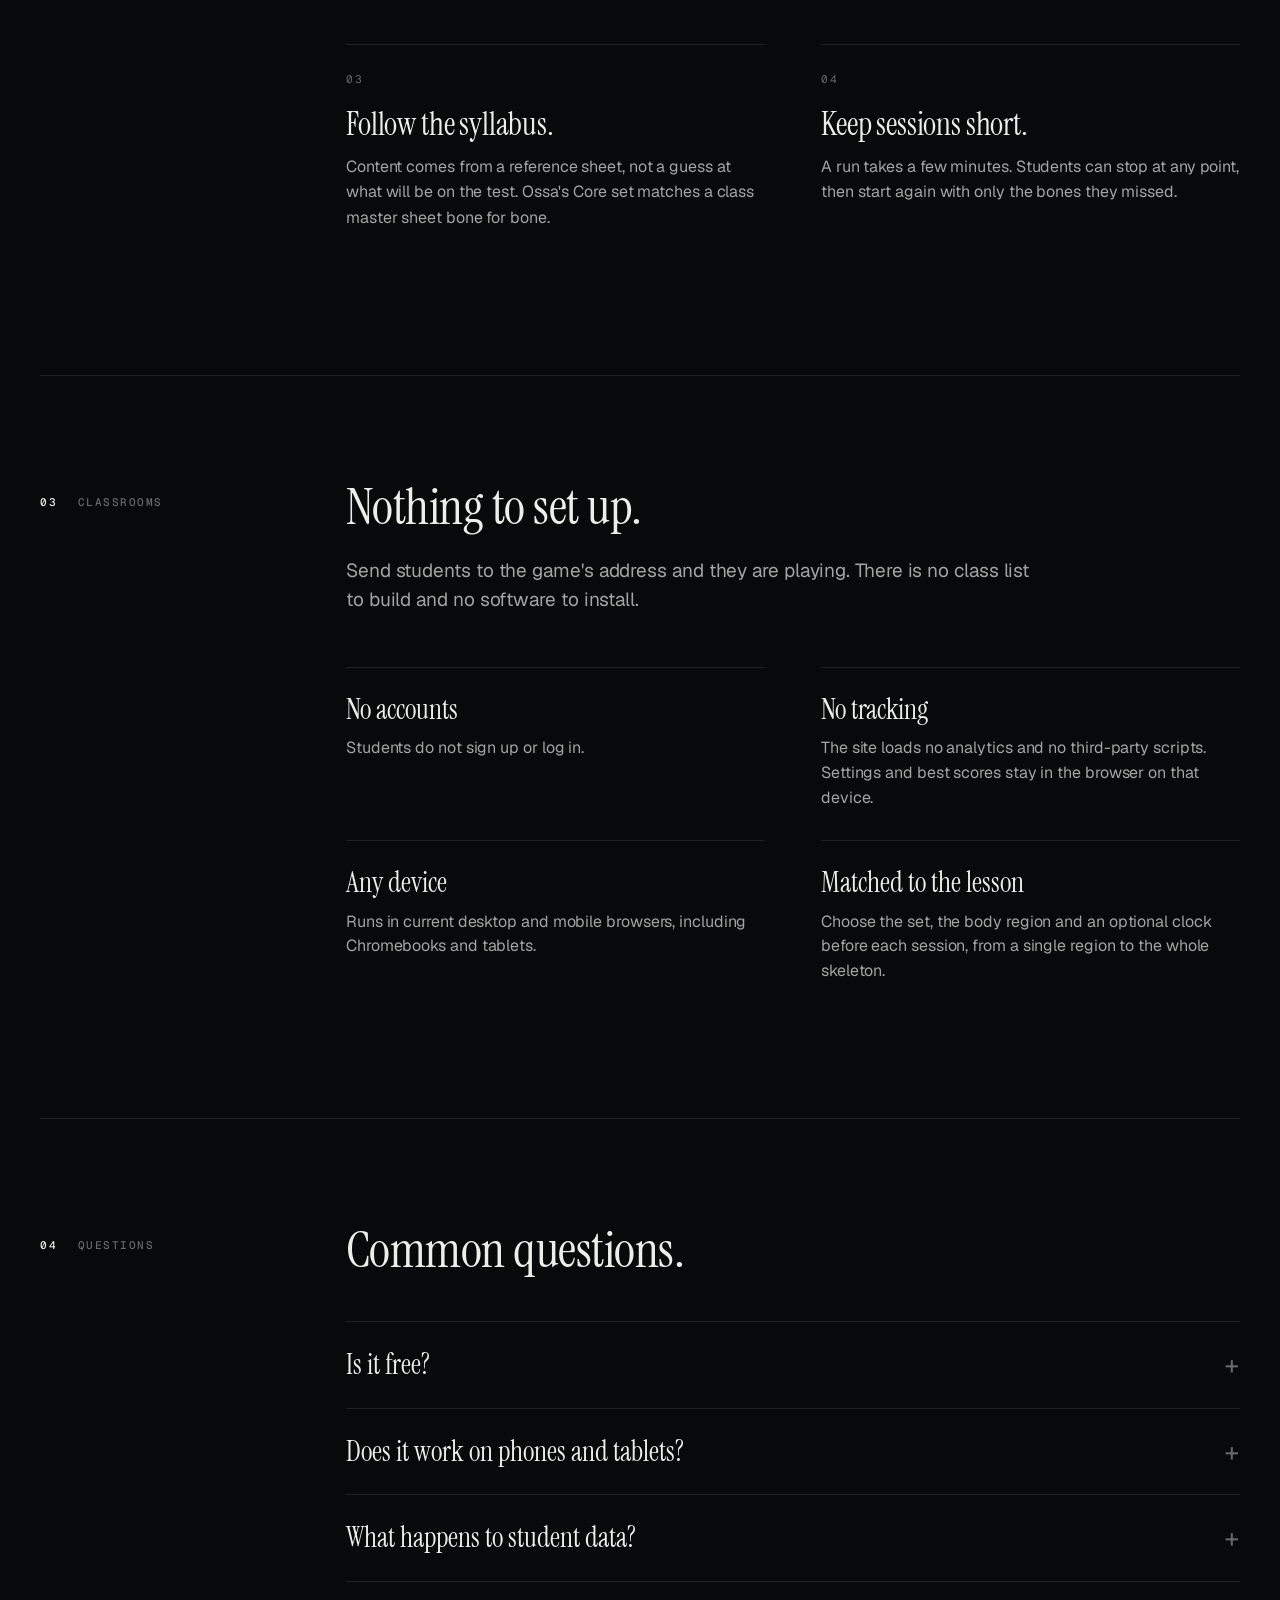
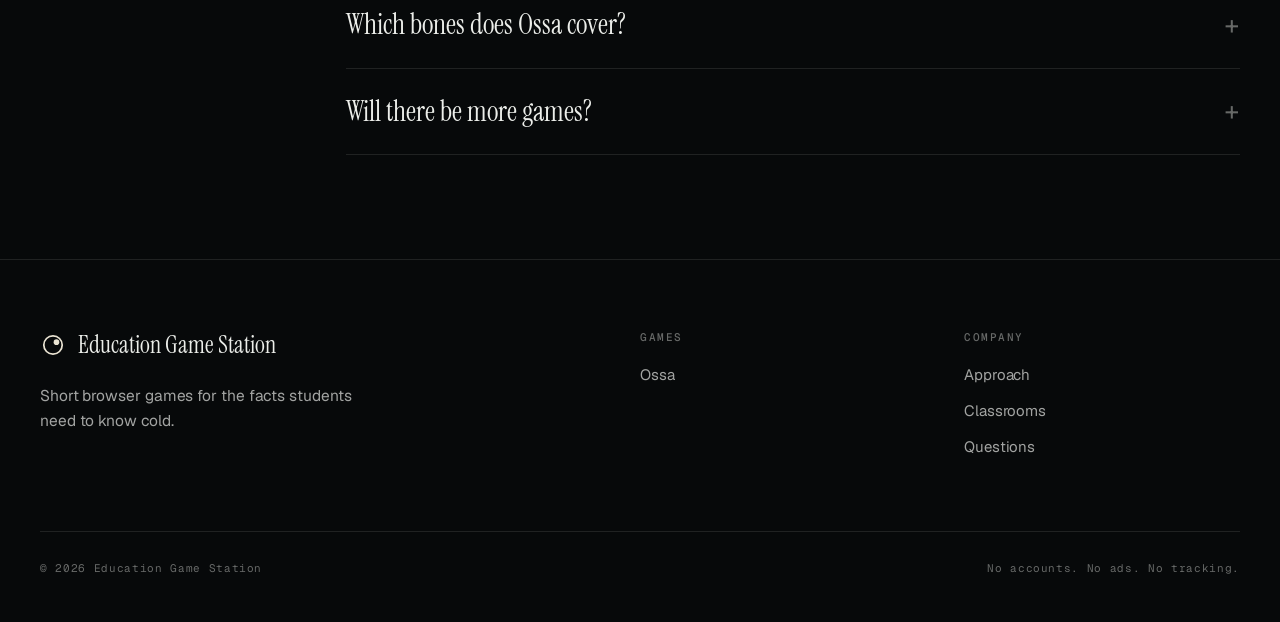
==== commit 6209a05c: "Add the Education Game Station homepage; move Ossa to /ossa Homepage (/) - Company-style single page" ====
--- a/index.html
+++ b/index.html
@@ -3,202 +3,219 @@
 <head>
   <meta charset="utf-8">
   <meta name="viewport" content="width=device-width, initial-scale=1, viewport-fit=cover">
-  <title>Ossa · Label the skeleton</title>
-  <meta name="description" content="Learn the bones of the human body by naming, choosing or locating each one on an anatomical plate. Fifteen to forty-eight bones, three difficulty levels.">
+  <title>Education Game Station · Study games for the classroom</title>
+  <meta name="description" content="Short browser games for the facts students need to know cold. One subject per game, no accounts, no ads. Now playing: Ossa, a labelling game for the human skeleton.">
   <meta name="theme-color" content="#07090a">
-  <meta property="og:title" content="Ossa · Label the skeleton">
-  <meta property="og:description" content="Name, choose or locate the bones of the human skeleton. A quiet, fast study game.">
+  <meta property="og:title" content="Education Game Station">
+  <meta property="og:description" content="Short browser games for the facts students need to know cold. One subject per game, no accounts, no ads.">
   <meta property="og:type" content="website">
-  <meta property="og:image" content="og.png">
+  <meta property="og:image" content="/og.png">
   <meta name="twitter:card" content="summary_large_image">
-  <link rel="icon" href="favicon.svg" type="image/svg+xml">
-  <link rel="preload" href="fonts/geist-normal-300-700.woff2" as="font" type="font/woff2" crossorigin>
-  <link rel="preload" href="fonts/instrument-serif-normal-400.woff2" as="font" type="font/woff2" crossorigin>
-  <link rel="stylesheet" href="styles.css">
+  <link rel="icon" href="/favicon.svg" type="image/svg+xml">
+  <link rel="preload" href="/fonts/geist-normal-300-700.woff2" as="font" type="font/woff2" crossorigin>
+  <link rel="preload" href="/fonts/instrument-serif-normal-400.woff2" as="font" type="font/woff2" crossorigin>
+  <link rel="stylesheet" href="/home.css">
 </head>
 <body>
-  <div class="bg" aria-hidden="true">
-    <svg class="sk ghost" id="ghost" viewBox="150 0 600 640" preserveAspectRatio="xMidYMid slice"></svg>
-    <div class="grain"></div>
-  </div>
-
-  <div class="app" id="app" data-phase="idle" data-view="panel">
-    <header class="bar glass">
-      <div class="brand">
-        <span class="wordmark">Ossa</span>
-        <span class="tagline">Label the skeleton</span>
-      </div>
-      <button class="bones-toggle" id="toggle-list" type="button" aria-pressed="false">
-        <svg viewBox="0 0 16 16" width="15" height="15" fill="none" stroke="currentColor" stroke-width="1.5" stroke-linecap="round"><path d="M3 4h10M3 8h10M3 12h6"/></svg>
-        <span>Bones</span>
-      </button>
-      <dl class="stats" aria-label="Session stats">
-        <div><dt id="st-score-l">Score</dt><dd id="st-score">0</dd></div>
-        <div id="st-streak-w"><dt>Streak</dt><dd id="st-streak">0</dd></div>
-        <div><dt id="st-time-l">Time</dt><dd id="st-time">0:00</dd></div>
-      </dl>
-    </header>
-
-    <aside class="list glass" id="list" aria-label="Bones in this set">
-      <div class="list-head">
-        <p class="eyebrow">Bones</p>
-        <p class="count" id="list-count">15</p>
-      </div>
-      <div class="list-body" id="list-body"></div>
-    </aside>
-
-    <main class="stage glass" id="stage">
-      <svg class="sk" id="sk" viewBox="0 0 900 1032" role="img" aria-label="Human skeleton, anterior view" preserveAspectRatio="xMidYMid meet"></svg>
-      <svg class="pins" id="pins" aria-hidden="true">
-        <path class="pin-line" id="pin-line" d=""/>
-        <circle class="pin-ring" id="pin-ring" r="9"/>
-        <circle class="pin-dot" id="pin-dot" r="3.2"/>
-        <g id="dots"></g>
-      </svg>
-      <div class="chip" id="chip" hidden><b id="chip-n"></b><span id="chip-t"></span></div>
-      <div class="tip" id="tip" hidden></div>
-
-      <div class="readout" id="readout" hidden>
-        <p class="eyebrow" id="ro-meta"></p>
-        <h2 id="ro-name"></h2>
-        <p id="ro-note"></p>
-      </div>
-
-      <p class="plate" aria-hidden="true"><span>Plate I</span><span>Anterior view</span></p>
-
-      <div class="zoom" role="group" aria-label="Zoom">
-        <button type="button" id="z-in" aria-label="Zoom in"><svg viewBox="0 0 16 16" width="16" height="16" fill="none" stroke="currentColor" stroke-width="1.5" stroke-linecap="round"><path d="M8 3v10M3 8h10"/></svg></button>
-        <button type="button" id="z-out" aria-label="Zoom out"><svg viewBox="0 0 16 16" width="16" height="16" fill="none" stroke="currentColor" stroke-width="1.5" stroke-linecap="round"><path d="M3 8h10"/></svg></button>
-        <button type="button" id="z-fit" aria-label="Fit whole skeleton"><svg viewBox="0 0 16 16" width="16" height="16" fill="none" stroke="currentColor" stroke-width="1.5" stroke-linecap="round" stroke-linejoin="round"><path d="M3 6V3h3M10 3h3v3M13 10v3h-3M6 13H3v-3"/></svg></button>
-      </div>
-    </main>
-
-    <section class="panel glass" id="panel">
-      <!-- SETUP -->
-      <div class="view" id="v-setup">
-        <p class="eyebrow">New session</p>
-        <h1 class="title">Label the <em>skeleton</em></h1>
-        <p class="lede">Name each highlighted bone from memory. Hover the figure first if you want to study.</p>
-
-        <div class="field">
-          <p class="eyebrow" id="l-mode">Mode</p>
-          <div class="seg" role="radiogroup" aria-labelledby="l-mode" data-key="mode">
-            <span class="thumb"></span>
-            <button type="button" role="radio" data-v="type">Type</button>
-            <button type="button" role="radio" data-v="choose">Choose</button>
-            <button type="button" role="radio" data-v="locate">Locate</button>
-            <button type="button" role="radio" data-v="legacy">Legacy</button>
+  <svg width="0" height="0" style="position:absolute" aria-hidden="true" focusable="false">
+    <symbol id="mark" viewBox="0 0 24 24"><circle cx="12" cy="12" r="8.5" fill="none" stroke="currentColor" stroke-width="1.6"/><circle cx="15.2" cy="9.4" r="2.6" fill="currentColor"/></symbol>
+  </svg>
+  <div class="grain" aria-hidden="true"></div>
+  <a class="skip" href="#main">Skip to content</a>
+
+  <header class="nav">
+    <div class="wrap nav-in">
+      <a class="brand" href="/" aria-label="Education Game Station, home">
+        <svg class="mark" width="26" height="26" aria-hidden="true"><use href="#mark"/></svg>
+        <span>Education Game Station</span>
+      </a>
+      <nav class="links" aria-label="Primary">
+        <a href="#games">Games</a>
+        <a href="#approach">Approach</a>
+        <a href="#classrooms">Classrooms</a>
+        <a href="#faq">Questions</a>
+      </nav>
+      <a class="btn primary sm" href="/ossa">Play Ossa</a>
+    </div>
+  </header>
+
+  <main id="main">
+    <!-- HERO -->
+    <section class="hero wrap">
+      <div class="hero-copy">
+        <p class="eyebrow">Study games for the classroom</p>
+        <h1>Study games that ask for the answer.</h1>
+        <p class="lede">Education Game Station makes short browser games for the facts students need to know cold. Each game covers one subject, runs in a few minutes and needs no account.</p>
+        <div class="cta-row">
+          <a class="btn primary" href="/ossa">Play Ossa</a>
+          <a class="btn ghost" href="#approach">How the games work</a>
+        </div>
+        <dl class="meta">
+          <div><dt>Available now</dt><dd>Ossa, the human skeleton</dd></div>
+          <div><dt>Cost</dt><dd>Free to play</dd></div>
+          <div><dt>Accounts</dt><dd>None required</dd></div>
+        </dl>
+      </div>
+
+      <figure class="plate glass">
+        <svg class="sk" id="plate" viewBox="90 0 720 1032" role="img" aria-label="Front view of the human skeleton from Ossa, labelled with eight bone names. The femur is highlighted."></svg>
+        <figcaption class="mono"><span>Plate I</span><span>Anterior view</span><span>From Ossa</span></figcaption>
+      </figure>
+    </section>
+
+    <!-- GAMES -->
+    <section class="sec wrap" id="games" aria-labelledby="games-h">
+      <p class="sec-label mono"><span>01</span> Games</p>
+      <div class="sec-body">
+        <h2 id="games-h">One subject per game.</h2>
+        <p class="intro">Every title takes a single body of knowledge and builds the whole game around learning it.</p>
+
+        <article class="title glass">
+          <div class="title-head">
+            <div>
+              <p class="eyebrow">Available now · Anatomy</p>
+              <h3>Ossa</h3>
+              <p class="sub mono">Label the skeleton</p>
+            </div>
+            <div class="title-copy">
+              <p>Ossa is a labelling game for the human skeleton. Students name a highlighted bone, choose from four options, or find a named bone on the figure. The Core set is the 26 bones on a class master sheet. Complete goes to 48 and splits the cranium, ribs, wrist, ankle and pelvis into their parts.</p>
+              <a class="btn primary" href="/ossa">Play Ossa</a>
+            </div>
           </div>
-          <p class="hint" id="mode-hint"></p>
-        </div>
-
-        <div class="field">
-          <p class="eyebrow" id="l-set">Set</p>
-          <div class="seg" role="radiogroup" aria-labelledby="l-set" data-key="level">
-            <span class="thumb"></span>
-            <button type="button" role="radio" data-v="1">Core <i data-n="1"></i></button>
-            <button type="button" role="radio" data-v="2">Complete <i data-n="2"></i></button>
+          <figure class="shot">
+            <img src="/assets/ossa-type-mode.jpg" width="1920" height="1200" loading="lazy" decoding="async" alt="The Ossa game in Type mode. The humerus is highlighted on a zoomed view of the shoulder, and a small popup beside the answer box reads: hint, upper arm bone.">
+            <figcaption>Ossa in Type mode. A wrong first answer gets one more try and a hint.</figcaption>
+          </figure>
+        </article>
+
+        <div class="detail-grid">
+          <div>
+            <h3 class="mini mono">Four ways to play</h3>
+            <dl class="rows">
+              <div><dt>Type</dt><dd>Name the highlighted bone. A wrong answer gets one more try and a hint.</dd></div>
+              <div><dt>Choose</dt><dd>Pick the right name from four options.</dd></div>
+              <div><dt>Locate</dt><dd>Find the named bone on the figure. A second try scores less.</dd></div>
+              <div><dt>Legacy</dt><dd>The classic click-the-pin format. One click per bone, ranked by accuracy and then time.</dd></div>
+            </dl>
+          </div>
+          <div>
+            <h3 class="mini mono">Details</h3>
+            <dl class="rows">
+              <div><dt>Sets</dt><dd>Core, 26 bones. Complete, 48 bones.</dd></div>
+              <div><dt>Options</dt><dd>Body region, plus an optional 2 or 5 minute clock.</dd></div>
+              <div><dt>Devices</dt><dd>Desktop, tablet and phone browsers.</dd></div>
+              <div><dt>Account</dt><dd>None. Settings and best scores stay in the browser.</dd></div>
+            </dl>
           </div>
         </div>
 
-        <div class="field">
-          <p class="eyebrow" id="l-region">Region</p>
-          <div class="chips" role="radiogroup" aria-labelledby="l-region" data-key="region"></div>
+        <p class="more">More titles are planned. Each will keep the same format: one subject, short sessions and no account.</p>
+      </div>
+    </section>
+
+    <!-- APPROACH -->
+    <section class="sec wrap" id="approach" aria-labelledby="approach-h">
+      <p class="sec-label mono"><span>02</span> Approach</p>
+      <div class="sec-body">
+        <h2 id="approach-h">Practice that asks before it tells.</h2>
+        <p class="intro">The games follow four rules.</p>
+        <ol class="rules">
+          <li>
+            <span class="num mono">01</span>
+            <h3>Ask first.</h3>
+            <p>Students produce the answer before they see any options. Ossa leads with typing and offers multiple choice for when a student needs it.</p>
+          </li>
+          <li>
+            <span class="num mono">02</span>
+            <h3>Explain every miss.</h3>
+            <p>After each answer the game shows the correct name and a one-line note, so a wrong answer still teaches something.</p>
+          </li>
+          <li>
+            <span class="num mono">03</span>
+            <h3>Follow the syllabus.</h3>
+            <p>Content comes from a reference sheet, not a guess at what will be on the test. Ossa's Core set matches a class master sheet bone for bone.</p>
+          </li>
+          <li>
+            <span class="num mono">04</span>
+            <h3>Keep sessions short.</h3>
+            <p>A run takes a few minutes. Students can stop at any point, then start again with only the bones they missed.</p>
+          </li>
+        </ol>
+      </div>
+    </section>
+
+    <!-- CLASSROOMS -->
+    <section class="sec wrap" id="classrooms" aria-labelledby="class-h">
+      <p class="sec-label mono"><span>03</span> Classrooms</p>
+      <div class="sec-body">
+        <h2 id="class-h">Nothing to set up.</h2>
+        <p class="intro">Send students to the game's address and they are playing. There is no class list to build and no software to install.</p>
+        <dl class="rows two">
+          <div><dt>No accounts</dt><dd>Students do not sign up or log in.</dd></div>
+          <div><dt>No tracking</dt><dd>The site loads no analytics and no third-party scripts. Settings and best scores stay in the browser on that device.</dd></div>
+          <div><dt>Any device</dt><dd>Runs in current desktop and mobile browsers, including Chromebooks and tablets.</dd></div>
+          <div><dt>Matched to the lesson</dt><dd>Choose the set, the body region and an optional clock before each session, from a single region to the whole skeleton.</dd></div>
+        </dl>
+      </div>
+    </section>
+
+    <!-- FAQ -->
+    <section class="sec wrap" id="faq" aria-labelledby="faq-h">
+      <p class="sec-label mono"><span>04</span> Questions</p>
+      <div class="sec-body">
+        <h2 id="faq-h">Common questions.</h2>
+        <div class="faq">
+          <details>
+            <summary>Is it free?</summary>
+            <p>Ossa is free to play. There are no accounts, ads or paywalls.</p>
+          </details>
+          <details>
+            <summary>Does it work on phones and tablets?</summary>
+            <p>Yes. The layout adapts to small screens, and the figure zooms with a scroll wheel, a pinch or the on-screen buttons.</p>
+          </details>
+          <details>
+            <summary>What happens to student data?</summary>
+            <p>There are no accounts, so nothing identifies a student. Settings and best scores are saved only in the browser on that device. Clearing the site's data removes them.</p>
+          </details>
+          <details>
+            <summary>Which bones does Ossa cover?</summary>
+            <p>Core is the 26 bones on a class master sheet, from the cranium to the phalanges of the foot. Complete goes to 48 and splits the cranium, ribs, wrist, ankle and pelvis into their parts.</p>
+          </details>
+          <details>
+            <summary>Will there be more games?</summary>
+            <p>More titles are planned. Each will keep the same format: one subject, short sessions and no account.</p>
+          </details>
         </div>
-
-        <div class="field" id="f-clock">
-          <p class="eyebrow" id="l-clock">Clock</p>
-          <div class="seg" role="radiogroup" aria-labelledby="l-clock" data-key="clock">
-            <span class="thumb"></span>
-            <button type="button" role="radio" data-v="0">Untimed</button>
-            <button type="button" role="radio" data-v="120">2 min</button>
-            <button type="button" role="radio" data-v="300">5 min</button>
-          </div>
-        </div>
-
-        <div class="cta">
-          <button type="button" class="btn primary" id="begin"><span>Begin</span><span class="mono" id="begin-n"></span></button>
-          <p class="best" id="best"></p>
-        </div>
-      </div>
-
-      <!-- QUESTION -->
-      <div class="view" id="v-ask" hidden>
-        <div class="qhead">
-          <p class="mono" id="qcount">01 / 15</p>
-          <button type="button" class="link" id="end">End session</button>
-        </div>
-        <div class="progress" aria-hidden="true"><i id="qprog"></i></div>
-
-        <dl class="hud" id="hud" hidden>
-          <div><dt>Remaining</dt><dd id="h-rem">0</dd></div>
-          <div><dt>Correct</dt><dd id="h-ok">0</dd></div>
-          <div><dt>Wrong</dt><dd id="h-bad">0</dd></div>
-          <div><dt>Accuracy</dt><dd id="h-acc">0%</dd></div>
-        </dl>
-
-        <p class="prompt" id="prompt"></p>
-
-        <form class="answer" id="a-type" autocomplete="off">
-          <label class="sr" for="in">Bone name</label>
-          <div class="inputwrap">
-            <input class="input" id="in" type="text" inputmode="text" enterkeyhint="go" placeholder="Type the anatomical name" autocapitalize="off" autocorrect="off" spellcheck="false">
-            <span class="pop" id="pop" role="status" hidden></span>
-          </div>
-          <p class="hintline mono" id="hintline" aria-live="polite"></p>
-          <div class="row-actions">
-            <button type="submit" class="btn primary" id="submit">Check</button>
-            <button type="button" class="btn ghost" id="hint">Hint</button>
-            <button type="button" class="btn ghost" id="skip">Skip</button>
-          </div>
-        </form>
-
-        <div class="answer" id="a-choose" hidden>
-          <ol class="opts" id="opts"></ol>
-          <div class="row-actions"><button type="button" class="btn ghost" id="skip-c">Skip</button></div>
-        </div>
-
-        <div class="answer" id="a-locate" hidden>
-          <p class="target" id="loc-name"></p>
-          <p class="hint" id="loc-hint" aria-live="polite">Click the bone on the figure. Scroll to zoom, drag to pan.</p>
-          <div class="row-actions"><button type="button" class="btn ghost" id="skip-l">Skip</button></div>
-        </div>
-
-        <div class="feedback" id="fb" hidden aria-live="polite">
-          <p class="verdict" id="fb-verdict"></p>
-          <p class="fb-name" id="fb-name"></p>
-          <p class="fb-note" id="fb-note"></p>
-          <button type="button" class="btn primary" id="next"><span id="next-t">Next</span><kbd>Enter</kbd></button>
-        </div>
-
-        <p class="foot mono" id="foot"></p>
-      </div>
-
-      <!-- RESULT -->
-      <div class="view" id="v-result" hidden>
-        <p class="eyebrow" id="r-eyebrow">Session complete</p>
-        <p class="bignum" id="r-score">0</p>
-        <p class="lede" id="r-line"></p>
-        <dl class="grid-stats">
-          <div><dt>Accuracy</dt><dd id="r-acc">0%</dd></div>
-          <div><dt>Time</dt><dd id="r-time">0:00</dd></div>
-          <div><dt>Best streak</dt><dd id="r-streak">0</dd></div>
-          <div><dt>Hints used</dt><dd id="r-hints">0</dd></div>
-        </dl>
-        <div id="r-missed-wrap">
-          <p class="eyebrow">To review</p>
-          <div class="chips" id="r-missed"></div>
-        </div>
-        <div class="cta stack">
-          <button type="button" class="btn primary" id="again">Play again</button>
-          <button type="button" class="btn ghost" id="retry">Retry missed</button>
-          <button type="button" class="btn ghost" id="back">Change settings</button>
-        </div>
-      </div>
-    </section>
-  </div>
-
-  <noscript><p style="position:fixed;inset:auto 16px 16px;color:#eceeea;font:14px system-ui">Ossa needs JavaScript to draw the skeleton and run the quiz.</p></noscript>
-  <script type="module" src="js/app.js"></script>
+      </div>
+    </section>
+  </main>
+
+  <footer class="foot">
+    <div class="wrap foot-in">
+      <div class="foot-brand">
+        <a class="brand" href="/" aria-label="Education Game Station, home">
+          <svg class="mark" width="26" height="26" aria-hidden="true"><use href="#mark"/></svg>
+          <span>Education Game Station</span>
+        </a>
+        <p>Short browser games for the facts students need to know cold.</p>
+      </div>
+      <nav class="foot-col" aria-label="Games">
+        <h2 class="mono">Games</h2>
+        <a href="/ossa">Ossa</a>
+      </nav>
+      <nav class="foot-col" aria-label="Company">
+        <h2 class="mono">Company</h2>
+        <a href="#approach">Approach</a>
+        <a href="#classrooms">Classrooms</a>
+        <a href="#faq">Questions</a>
+      </nav>
+    </div>
+    <div class="wrap foot-base mono">
+      <span>© 2026 Education Game Station</span>
+      <span>No accounts. No ads. No tracking.</span>
+    </div>
+  </footer>
+
+  <script type="module" src="/home.js"></script>
 </body>
 </html>
--- a/home.css
+++ b/home.css
@@ -0,0 +1,227 @@
+@font-face { font-family: "Geist"; src: url(/fonts/geist-normal-300-700.woff2) format("woff2"); font-weight: 300 700; font-display: swap; }
+@font-face { font-family: "Geist Mono"; src: url(/fonts/geist-mono-normal-400-600.woff2) format("woff2"); font-weight: 400 600; font-display: swap; }
+@font-face { font-family: "Instrument Serif"; src: url(/fonts/instrument-serif-normal-400.woff2) format("woff2"); font-style: normal; font-weight: 400; font-display: swap; }
+
+:root {
+  --ink: #07090a;
+  --text: #eceeea;
+  --dim: rgba(236, 238, 234, 0.68);
+  --faint: rgba(236, 238, 234, 0.42);
+  --line: rgba(255, 255, 255, 0.1);
+  --line-hi: rgba(255, 255, 255, 0.2);
+  --bone: #e9e3d2;
+  --bone-2: #d9d2bd;
+  --bone-shade: #c8c0a7;
+  --bone-detail: #8f8871;
+  --tooth: #f1ece0;
+  --cart: #bcc5bd;
+  --cavity: #07090a;
+  --accent: #ff5a36;
+  --accent-2: #cf3c1c;
+  --sans: "Geist", ui-sans-serif, system-ui, -apple-system, "Segoe UI", sans-serif;
+  --mono: "Geist Mono", ui-monospace, "SF Mono", Menlo, monospace;
+  --serif: "Instrument Serif", "Iowan Old Style", Georgia, serif;
+  --ease: cubic-bezier(0.22, 1, 0.36, 1);
+  --spring: cubic-bezier(0.3, 1.3, 0.45, 1);
+}
+
+* { box-sizing: border-box; margin: 0; }
+html { scroll-behavior: smooth; scroll-padding-top: 88px; }
+body {
+  background: var(--ink);
+  color: var(--text);
+  font: 400 17px/1.6 var(--sans);
+  letter-spacing: -0.005em;
+  -webkit-font-smoothing: antialiased;
+  overflow-x: hidden;
+}
+a { color: inherit; text-decoration: none; }
+button { font: inherit; color: inherit; background: none; border: 0; cursor: pointer; }
+:focus-visible { outline: 2px solid rgba(236, 238, 234, 0.85); outline-offset: 3px; border-radius: 6px; }
+.mono { font-family: var(--mono); font-variant-numeric: tabular-nums; }
+.wrap { width: min(1200px, calc(100% - 48px)); margin-inline: auto; }
+.grain {
+  position: fixed; inset: 0; z-index: -1; opacity: 0.07; pointer-events: none;
+  background-image: url("data:image/svg+xml;utf8,<svg xmlns='http://www.w3.org/2000/svg' width='220' height='220'><filter id='n'><feTurbulence type='fractalNoise' baseFrequency='.85' numOctaves='2' stitchTiles='stitch'/><feColorMatrix values='0 0 0 0 1  0 0 0 0 1  0 0 0 0 1  0 0 0 .9 0'/></filter><rect width='100%' height='100%' filter='url(%23n)'/></svg>");
+}
+.skip { position: absolute; left: 16px; top: -60px; z-index: 100; padding: 10px 16px; border-radius: 10px; background: var(--bone); color: #0b0e0f; font-weight: 600; font-size: 14px; }
+.skip:focus { top: 12px; }
+
+.eyebrow { font: 500 11px/1 var(--mono); text-transform: uppercase; letter-spacing: 0.14em; color: var(--faint); }
+
+/* ---------- buttons ---------- */
+.btn { display: inline-flex; align-items: center; justify-content: center; height: 52px; padding: 0 26px; border-radius: 16px; font-weight: 600; font-size: 15px; letter-spacing: -0.005em; transition: transform 0.25s var(--spring), background 0.2s, color 0.2s; }
+.btn:active { transform: scale(0.97); }
+.btn.sm { height: 40px; padding: 0 18px; border-radius: 13px; font-size: 14px; }
+.btn.primary { background: var(--bone); color: #0b0e0f; box-shadow: inset 0 1px 0 rgba(255, 255, 255, 0.75), 0 14px 26px -16px rgba(0, 0, 0, 0.9); }
+.btn.primary:hover { background: #f6f1e3; }
+.btn.ghost { background: rgba(255, 255, 255, 0.05); border: 1px solid var(--line); color: var(--dim); box-shadow: inset 1px 1px 0 rgba(255, 255, 255, 0.1); }
+.btn.ghost:hover { color: var(--text); background: rgba(255, 255, 255, 0.09); }
+
+/* ---------- glass ---------- */
+.glass {
+  position: relative;
+  background: rgba(255, 255, 255, 0.04);
+  -webkit-backdrop-filter: blur(22px) saturate(1.5);
+  backdrop-filter: blur(22px) saturate(1.5);
+  border: 1px solid var(--line);
+  border-radius: 28px;
+  box-shadow: inset 1px 1px 0 rgba(255, 255, 255, 0.14), inset -1px -1px 0 rgba(255, 255, 255, 0.03), 0 30px 70px -34px rgba(0, 0, 0, 0.85);
+}
+
+/* ---------- navigation ---------- */
+.nav { position: sticky; top: 0; z-index: 50; background: rgba(7, 9, 10, 0.62); -webkit-backdrop-filter: blur(22px) saturate(1.5); backdrop-filter: blur(22px) saturate(1.5); border-bottom: 1px solid var(--line); }
+.nav-in { display: flex; align-items: center; gap: 32px; height: 68px; }
+.brand { display: inline-flex; align-items: center; gap: 12px; font: 400 24px/1 var(--serif); letter-spacing: 0; white-space: nowrap; }
+.brand .mark { color: var(--bone); flex: none; }
+.links { margin-left: auto; display: flex; gap: 30px; }
+.links a { font-size: 14.5px; color: var(--dim); transition: color 0.2s; }
+.links a:hover { color: var(--text); }
+
+/* ---------- hero ---------- */
+.hero { display: grid; grid-template-columns: minmax(0, 7fr) minmax(0, 5fr); gap: 72px; align-items: center; padding-block: clamp(56px, 7vw, 104px) clamp(72px, 8vw, 112px); }
+.hero h1 { font: 400 clamp(46px, 6.2vw, 90px)/0.98 var(--serif); letter-spacing: -0.015em; margin: 22px 0 30px; max-width: 11.5em; }
+.lede { font-size: clamp(17px, 1.5vw, 20px); line-height: 1.6; color: var(--dim); max-width: 34em; }
+.cta-row { display: flex; flex-wrap: wrap; gap: 12px; margin-top: 38px; }
+.meta { display: grid; grid-template-columns: repeat(3, auto); justify-content: start; gap: 8px 56px; margin-top: 64px; padding-top: 22px; border-top: 1px solid var(--line); }
+.meta dt { font: 500 10.5px/1 var(--mono); text-transform: uppercase; letter-spacing: 0.14em; color: var(--faint); margin-bottom: 10px; }
+.meta dd { font-size: 15px; }
+
+.plate { padding: 30px 26px 0; }
+.plate::before { content: ""; position: absolute; inset: 14px; border: 1px solid rgba(255, 255, 255, 0.05); border-radius: 18px; pointer-events: none; }
+.plate svg { display: block; width: 100%; height: auto; }
+.plate figcaption { display: flex; justify-content: space-between; gap: 12px; padding: 16px 6px 20px; font-size: 10px; text-transform: uppercase; letter-spacing: 0.16em; color: var(--faint); }
+
+/* ---------- sections ---------- */
+.sec { display: grid; grid-template-columns: repeat(12, minmax(0, 1fr)); column-gap: 24px; padding-block: 104px; border-top: 1px solid var(--line); }
+.sec-label { grid-column: 1 / 4; padding-top: 14px; font-size: 11px; font-weight: 500; text-transform: uppercase; letter-spacing: 0.14em; color: var(--faint); }
+.sec-label span { color: var(--text); margin-right: 12px; }
+.sec-body { grid-column: 4 / 13; min-width: 0; }
+.sec h2 { font: 400 clamp(34px, 4vw, 58px)/1.06 var(--serif); letter-spacing: -0.01em; max-width: 16em; }
+.intro { margin-top: 22px; font-size: 19px; line-height: 1.55; color: var(--dim); max-width: 36em; }
+
+.title { margin-top: 56px; padding: 44px; }
+.title-head { display: grid; grid-template-columns: minmax(0, 4fr) minmax(0, 6fr); gap: 56px; align-items: end; }
+.title h3 { font: 400 clamp(60px, 6.6vw, 96px)/0.95 var(--serif); letter-spacing: -0.015em; margin: 18px 0 8px; }
+.sub { font-size: 12px; text-transform: uppercase; letter-spacing: 0.14em; color: var(--dim); margin-bottom: 22px; }
+.title p { color: var(--dim); font-size: 16.5px; line-height: 1.62; }
+.title .eyebrow { color: var(--faint); }
+.title .sub { color: var(--dim); }
+.title .btn { margin-top: 28px; }
+.title-copy p { max-width: 34em; }
+.shot { margin-top: 44px; }
+.shot img { display: block; width: 100%; height: auto; border-radius: 16px; border: 1px solid var(--line-hi); box-shadow: 0 24px 60px -30px rgba(0, 0, 0, 0.9); }
+.shot figcaption { margin-top: 14px; font-size: 13.5px; color: var(--faint); line-height: 1.5; }
+
+.detail-grid { display: grid; grid-template-columns: 1fr 1fr; gap: 56px; margin-top: 64px; }
+.mini { font: 500 11px/1 var(--mono); text-transform: uppercase; letter-spacing: 0.14em; color: var(--faint); margin-bottom: 18px; }
+.rows > div { display: grid; grid-template-columns: 120px minmax(0, 1fr); gap: 20px; padding: 18px 0; border-top: 1px solid var(--line); }
+.rows > div:last-child { border-bottom: 1px solid var(--line); }
+.rows dt { font: 400 24px/1.15 var(--serif); letter-spacing: 0; }
+.rows dd { color: var(--dim); font-size: 15.5px; line-height: 1.55; padding-top: 3px; }
+.rows.two { display: grid; grid-template-columns: 1fr 1fr; column-gap: 56px; margin-top: 52px; }
+.rows.two > div { display: block; padding: 26px 0 30px; border-bottom: 0; }
+.rows.two dt { font-size: 28px; margin-bottom: 10px; }
+.rows.two dd { padding-top: 0; font-size: 16px; max-width: 30em; }
+.more { margin-top: 56px; color: var(--dim); font-size: 16px; }
+
+.rules { list-style: none; padding: 0; display: grid; grid-template-columns: 1fr 1fr; column-gap: 56px; margin-top: 52px; }
+.rules li { padding: 26px 0 40px; border-top: 1px solid var(--line); }
+.rules .num { display: block; font-size: 11px; letter-spacing: 0.14em; color: var(--faint); margin-bottom: 18px; }
+.rules h3 { font: 400 32px/1.1 var(--serif); letter-spacing: -0.005em; margin-bottom: 12px; }
+.rules p { color: var(--dim); font-size: 16px; max-width: 28em; }
+
+.faq { margin-top: 44px; border-bottom: 1px solid var(--line); }
+.faq details { border-top: 1px solid var(--line); }
+.faq summary { list-style: none; cursor: pointer; display: flex; align-items: center; justify-content: space-between; gap: 24px; padding: 26px 0; font: 400 clamp(22px, 2.2vw, 28px)/1.2 var(--serif); letter-spacing: 0; transition: color 0.2s; }
+.faq summary::-webkit-details-marker { display: none; }
+.faq summary::after { content: "+"; flex: none; font: 400 26px/1 var(--mono); color: var(--faint); transition: transform 0.35s var(--spring), color 0.2s; }
+.faq summary:hover { color: #fff; }
+.faq summary:hover::after { color: var(--text); }
+.faq details[open] summary::after { transform: rotate(45deg); color: var(--text); }
+.faq details p { padding: 0 0 30px; max-width: 40em; color: var(--dim); font-size: 17px; }
+
+/* ---------- footer ---------- */
+.foot { border-top: 1px solid var(--line); padding-top: 72px; }
+.foot-in { display: grid; grid-template-columns: minmax(0, 6fr) minmax(0, 3fr) minmax(0, 3fr); gap: 48px; }
+.foot-brand p { margin-top: 18px; color: var(--dim); font-size: 15.5px; max-width: 22em; }
+.foot-col { display: flex; flex-direction: column; gap: 12px; }
+.foot-col h2 { font: 500 11px/1 var(--mono); text-transform: uppercase; letter-spacing: 0.14em; color: var(--faint); margin-bottom: 8px; }
+.foot-col a { color: var(--dim); font-size: 15px; transition: color 0.2s; }
+.foot-col a:hover { color: var(--text); }
+.foot-base { display: flex; justify-content: space-between; flex-wrap: wrap; gap: 8px 24px; margin-top: 72px; padding-block: 28px 44px; border-top: 1px solid var(--line); font-size: 11px; letter-spacing: 0.06em; color: var(--faint); }
+
+/* ---------- annotated plate (same drawing the game uses) ---------- */
+.sk .o { fill: var(--cavity); stroke: var(--cavity); stroke-width: 2.4px; stroke-linejoin: round; }
+.sk .o.ol { fill: none; stroke-linecap: round; }
+.sk .o.thin { stroke-width: 1.1px; }
+.sk .f-bone { fill: var(--bone); }
+.sk .f-bone2 { fill: var(--bone-2); }
+.sk .f-tooth { fill: var(--tooth); }
+.sk .fl { fill: none; stroke-linecap: round; }
+.sk .f-cart { stroke: var(--cart); }
+.sk .s { fill: var(--bone-shade); }
+.sk .d { fill: none; stroke: var(--bone-detail); stroke-linecap: round; }
+.sk .hit { display: none; }
+.sk .layer-voids path { fill: var(--cavity); }
+.sk .layer-rims path { fill: var(--bone-2); }
+.sk .layer-bones, .sk .layer-rims { transition: opacity 0.4s var(--ease); }
+.sk.focus .layer-bones, .sk.focus .layer-rims { opacity: 0.58; }
+.sk .hl { --hi: var(--accent); --hi-2: var(--accent-2); animation: hlin 0.35s var(--ease); }
+.sk .hl .f { fill: var(--hi); }
+.sk .hl .fl { stroke: var(--hi); }
+.sk .hl .s { fill: var(--hi-2); }
+.sk .hl .d { stroke: rgba(0, 0, 0, 0.3); }
+@keyframes hlin { from { opacity: 0; } }
+
+.sk .lab { cursor: default; }
+.sk .lab .halo { stroke: var(--cavity); stroke-width: 4.5px; fill: none; }
+.sk .lab .leader { stroke: rgba(236, 238, 234, 0.8); stroke-width: 1.4px; fill: none; transition: stroke 0.25s; }
+.sk .lab .pin { fill: #0b0e0f; stroke: var(--bone); stroke-width: 2.4px; transition: fill 0.25s, stroke 0.25s; }
+.sk .lab text { font: 500 19px var(--mono); fill: var(--text); transition: fill 0.25s; }
+.sk .lab text .n { fill: var(--faint); }
+.sk .lab.on .leader { stroke: var(--accent); }
+.sk .lab.on .pin { fill: var(--accent); stroke: var(--cavity); }
+.sk .lab.on text { fill: var(--accent); }
+.sk .lab.on text .n { fill: var(--accent); }
+.sk .lab .area { fill: transparent; }
+
+/* ---------- tablet ---------- */
+@media (max-width: 1020px) {
+  .hero { grid-template-columns: minmax(0, 1fr); gap: 56px; }
+  .plate { max-width: 560px; width: 100%; margin-inline: auto; }
+  .sec { display: block; padding-block: 80px; }
+  .sec-label { margin-bottom: 24px; padding-top: 0; }
+  .title { padding: 32px; }
+  .title-head { grid-template-columns: minmax(0, 1fr); gap: 28px; }
+  .shot { margin-top: 36px; }
+  .foot-in { grid-template-columns: 1fr 1fr; }
+  .foot-brand { grid-column: 1 / -1; }
+}
+
+/* ---------- phone ---------- */
+@media (max-width: 720px) {
+  body { font-size: 16.5px; }
+  .wrap { width: calc(100% - 36px); }
+  .nav-in { height: 60px; gap: 16px; }
+  .links { display: none; }
+  .nav .btn { margin-left: auto; }
+  .brand { font-size: 21px; gap: 10px; }
+  .hero { padding-block: 44px 64px; gap: 44px; }
+  .meta { grid-template-columns: 1fr 1fr; gap: 22px 28px; }
+  .meta > div:first-child { grid-column: 1 / -1; }
+  .cta-row .btn { flex: 1 1 100%; }
+  .sec { padding-block: 64px; }
+  .title { padding: 22px; border-radius: 24px; margin-top: 40px; }
+  .detail-grid, .rules, .rows.two { grid-template-columns: minmax(0, 1fr); }
+  .detail-grid { gap: 40px; margin-top: 48px; }
+  .rows > div { grid-template-columns: 96px minmax(0, 1fr); gap: 14px; }
+  .rows dt { font-size: 22px; }
+  .foot { padding-top: 56px; }
+  .foot-base { margin-top: 48px; }
+}
+
+@media (prefers-reduced-motion: reduce) {
+  html { scroll-behavior: auto; }
+  *, *::before, *::after { animation-duration: 0.01ms !important; transition-duration: 0.01ms !important; }
+}
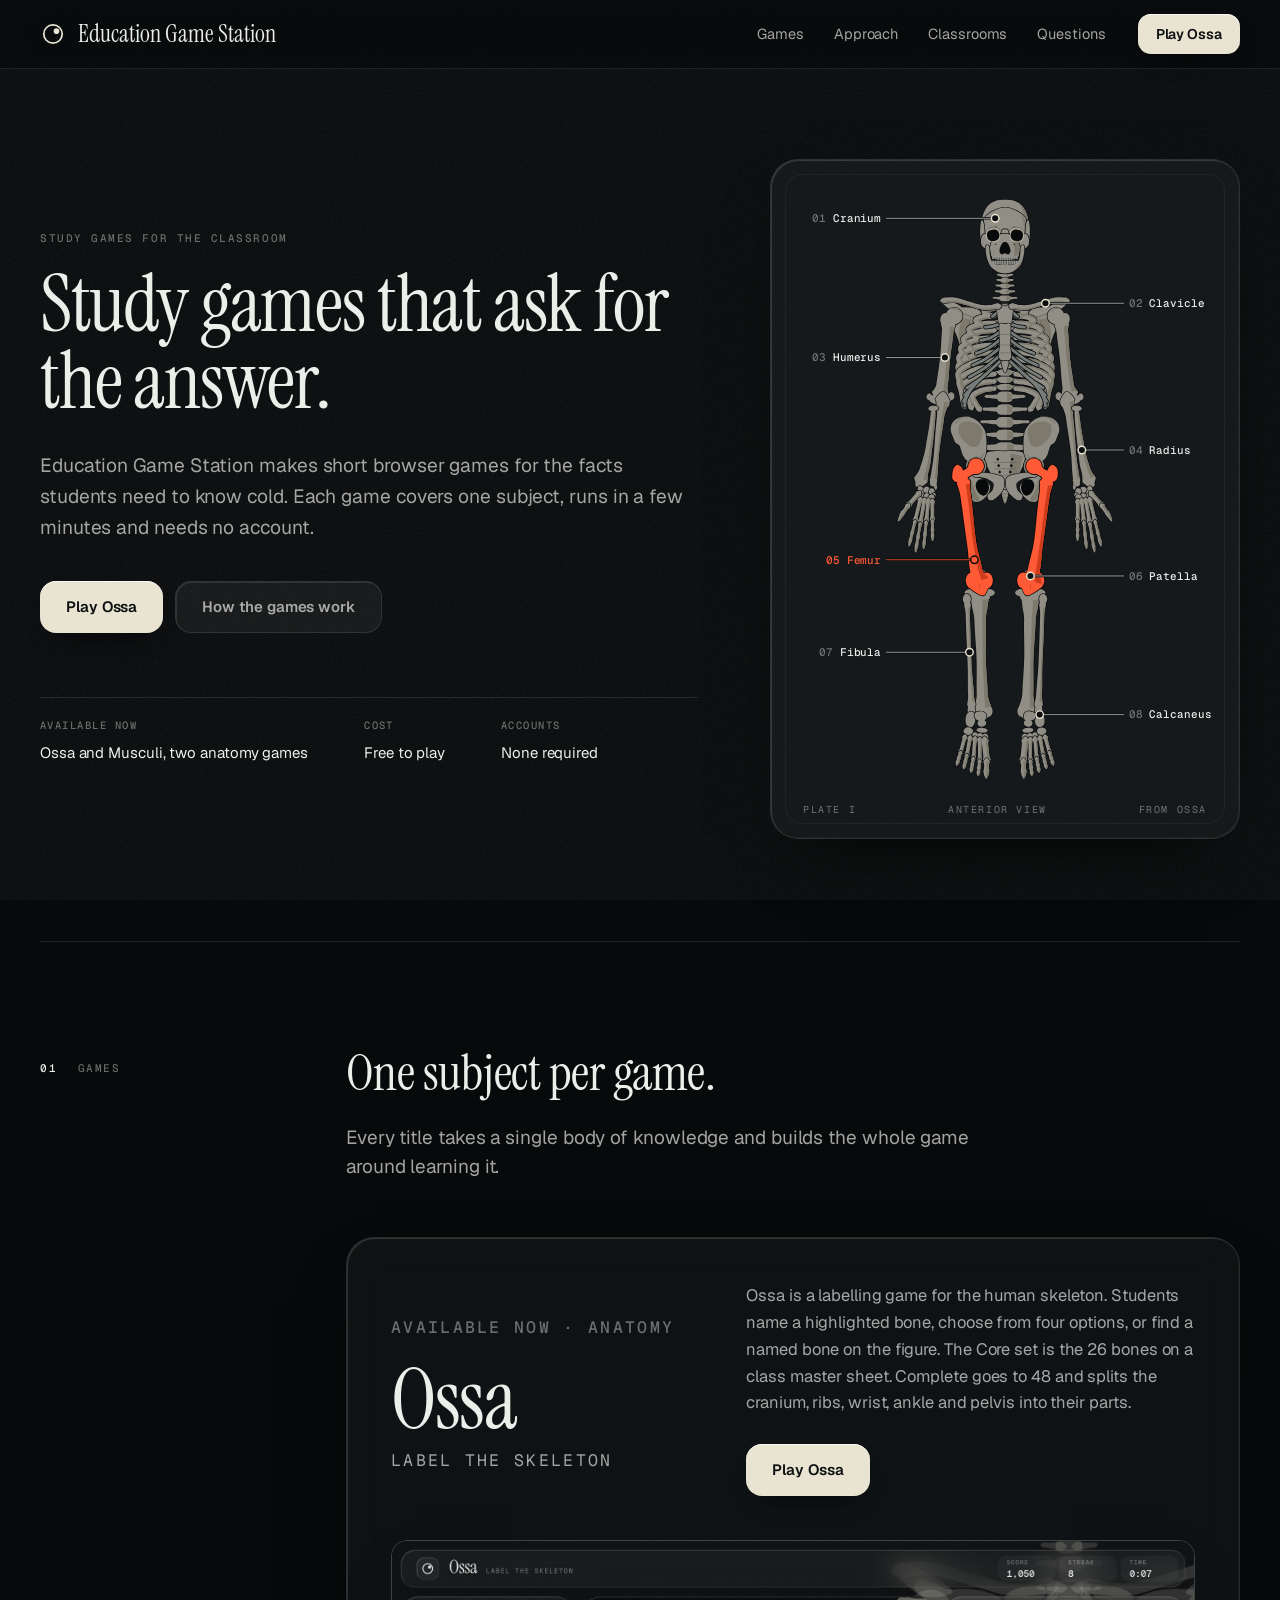
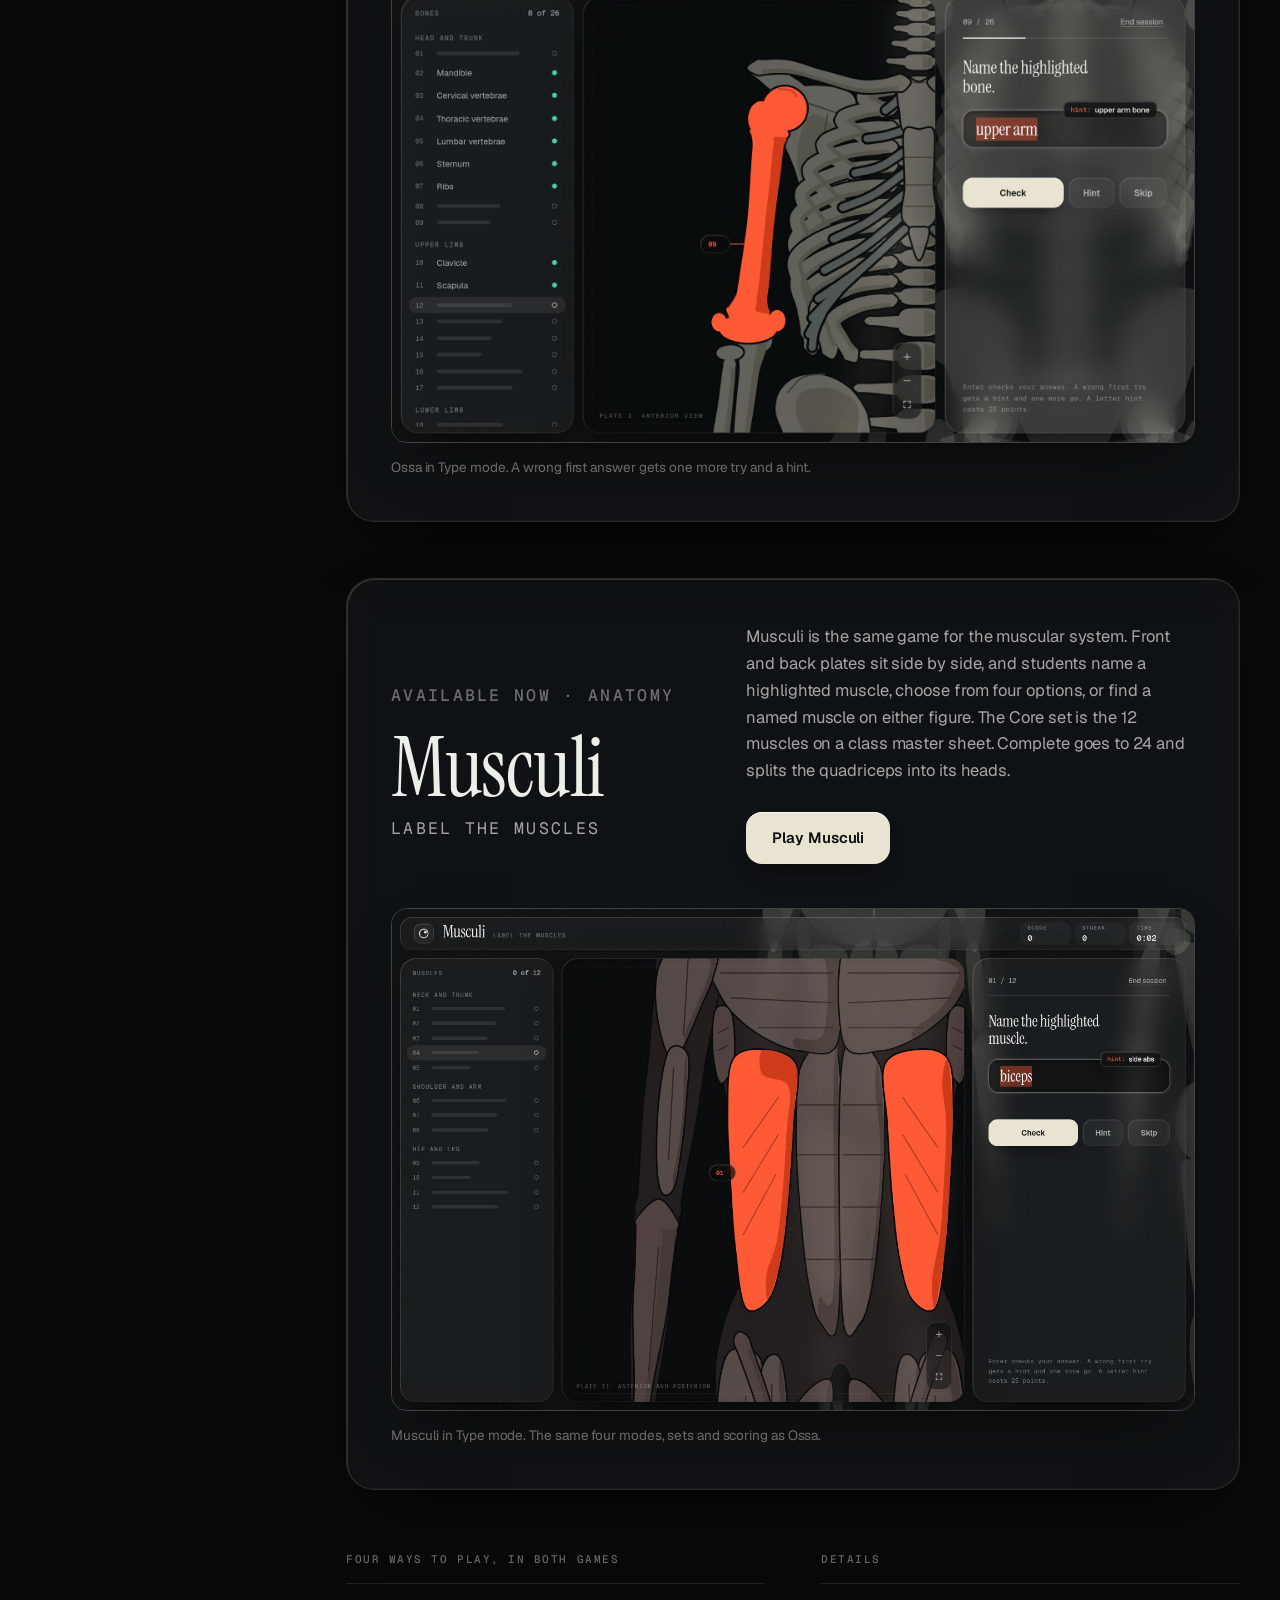
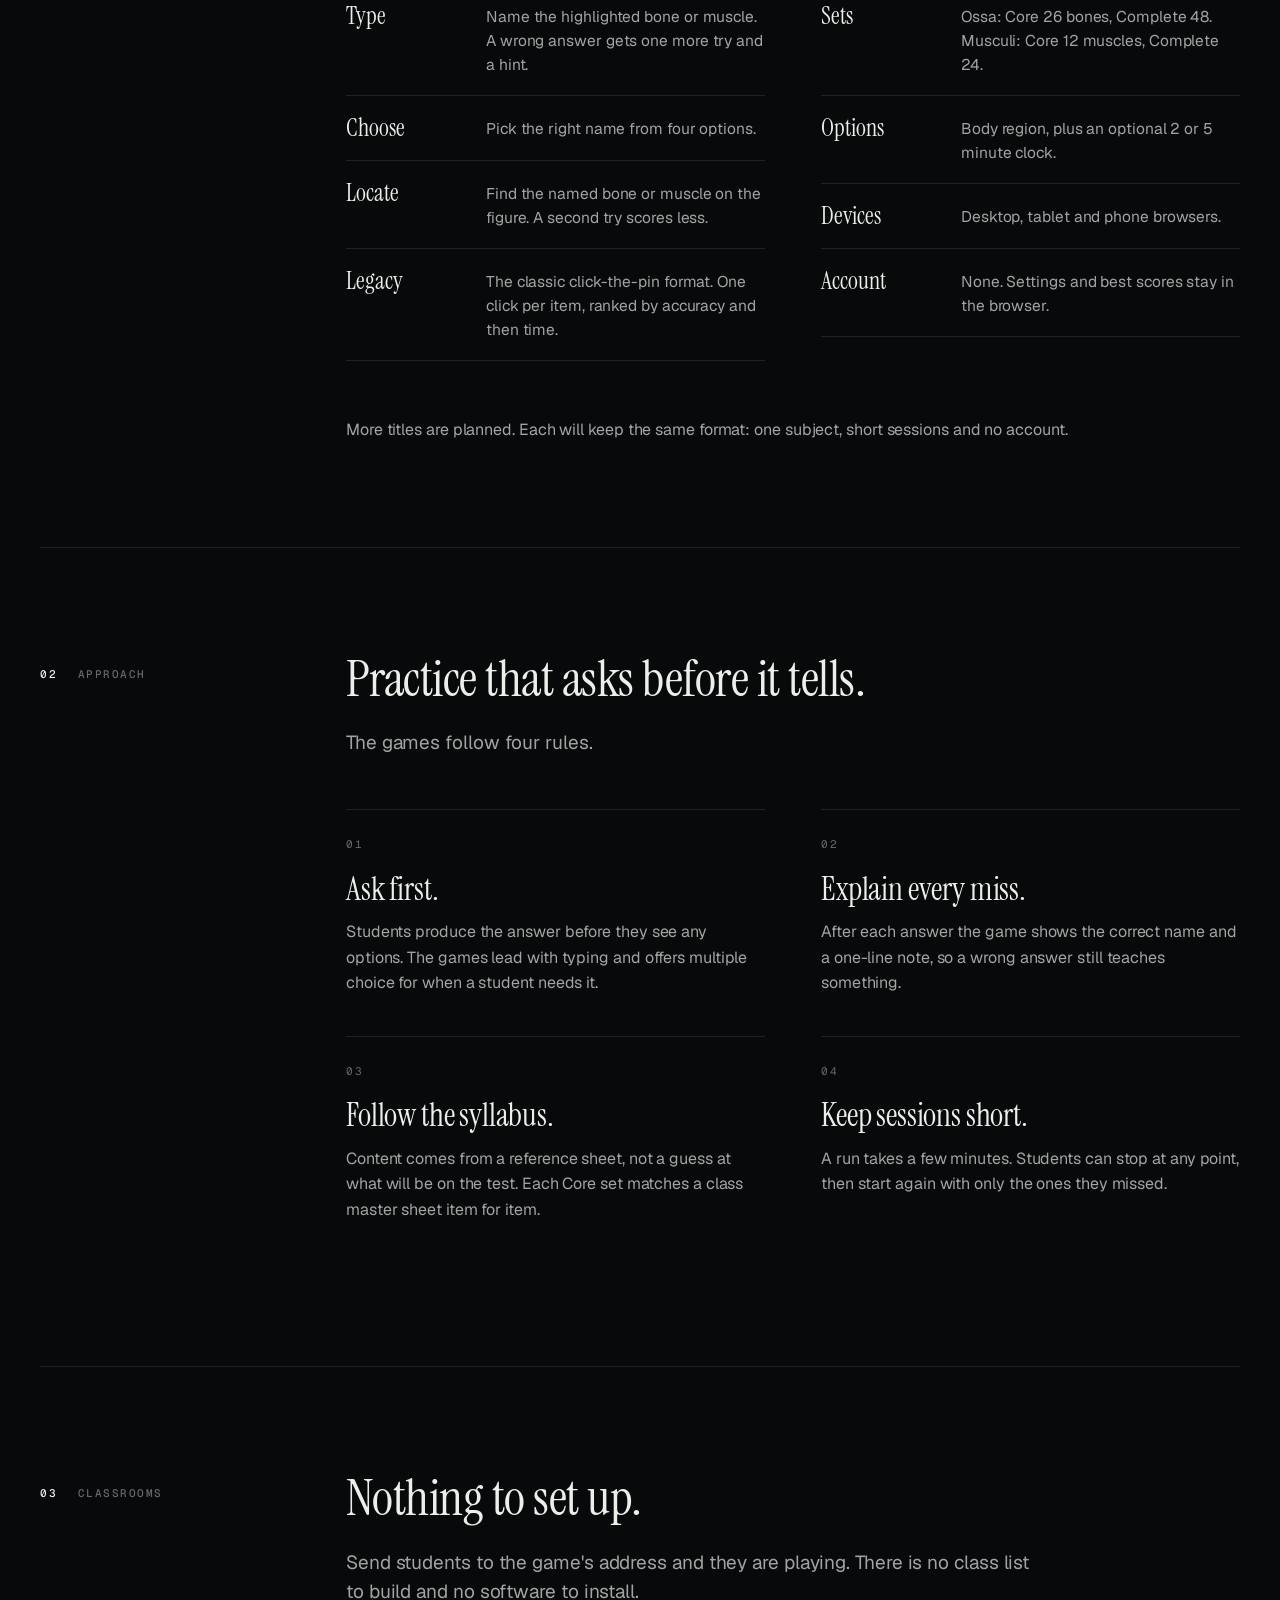
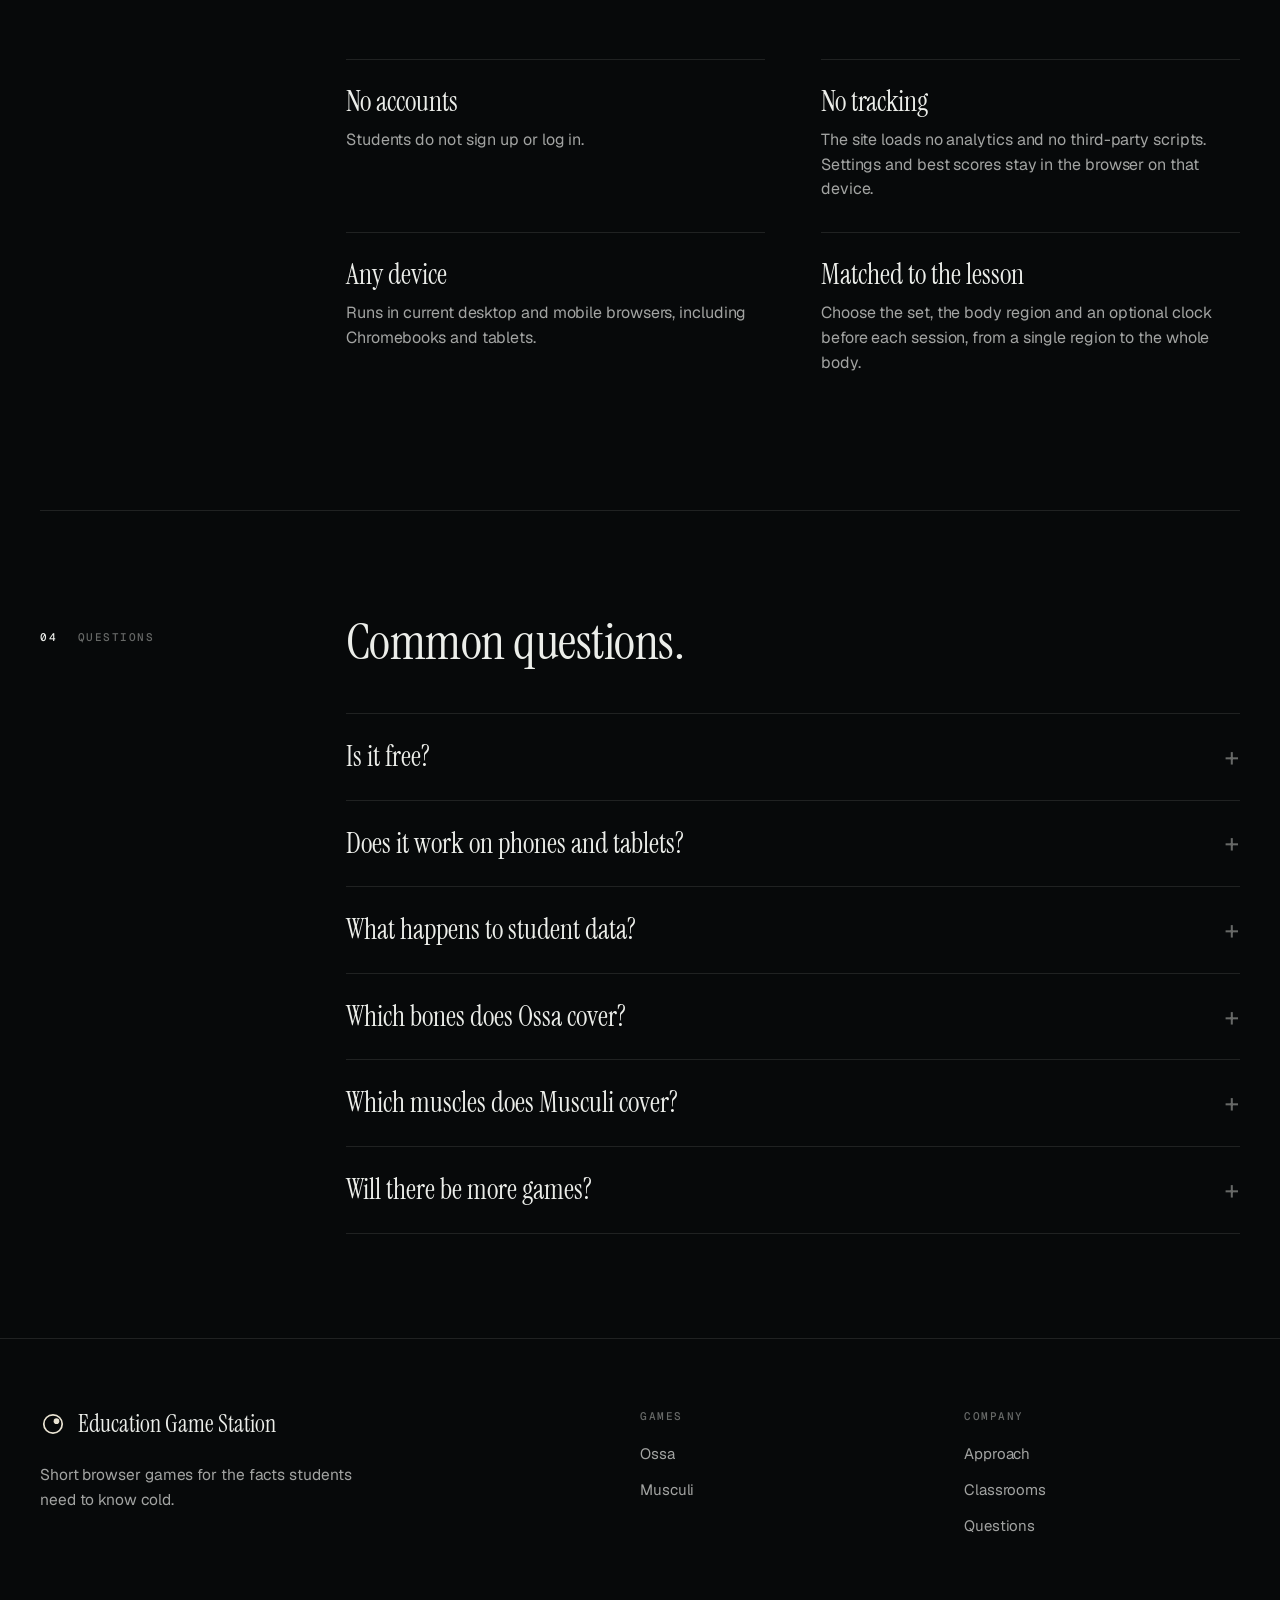
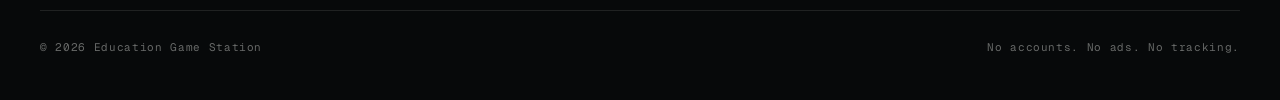
==== commit 519cb58c: "Add Musculi, a muscular-system game, on a shared game engine Split the Ossa engine into engine/ (app" ====
--- a/index.html
+++ b/index.html
@@ -4,7 +4,7 @@
   <meta charset="utf-8">
   <meta name="viewport" content="width=device-width, initial-scale=1, viewport-fit=cover">
   <title>Education Game Station · Study games for the classroom</title>
-  <meta name="description" content="Short browser games for the facts students need to know cold. One subject per game, no accounts, no ads. Now playing: Ossa, a labelling game for the human skeleton.">
+  <meta name="description" content="Short browser games for the facts students need to know cold. One subject per game, no accounts, no ads. Now playing: Ossa, the human skeleton, and Musculi, the major muscles.">
   <meta name="theme-color" content="#07090a">
   <meta property="og:title" content="Education Game Station">
   <meta property="og:description" content="Short browser games for the facts students need to know cold. One subject per game, no accounts, no ads.">
@@ -51,7 +51,7 @@
           <a class="btn ghost" href="#approach">How the games work</a>
         </div>
         <dl class="meta">
-          <div><dt>Available now</dt><dd>Ossa, the human skeleton</dd></div>
+          <div><dt>Available now</dt><dd>Ossa and Musculi, two anatomy games</dd></div>
           <div><dt>Cost</dt><dd>Free to play</dd></div>
           <div><dt>Accounts</dt><dd>None required</dd></div>
         </dl>
@@ -88,20 +88,38 @@
           </figure>
         </article>
 
+        <article class="title glass" id="musculi">
+          <div class="title-head">
+            <div>
+              <p class="eyebrow">Available now · Anatomy</p>
+              <h3>Musculi</h3>
+              <p class="sub mono">Label the muscles</p>
+            </div>
+            <div class="title-copy">
+              <p>Musculi is the same game for the muscular system. Front and back plates sit side by side, and students name a highlighted muscle, choose from four options, or find a named muscle on either figure. The Core set is the 12 muscles on a class master sheet. Complete goes to 24 and splits the quadriceps into its heads.</p>
+              <a class="btn primary" href="/musculi">Play Musculi</a>
+            </div>
+          </div>
+          <figure class="shot">
+            <img src="/assets/musculi-type-mode.jpg" width="1440" height="900" loading="lazy" decoding="async" alt="The Musculi game in Type mode. The deltoid is highlighted in orange on both the front and back muscle plates, with the answer box and a hint button on the right.">
+            <figcaption>Musculi in Type mode. The same four modes, sets and scoring as Ossa.</figcaption>
+          </figure>
+        </article>
+
         <div class="detail-grid">
           <div>
-            <h3 class="mini mono">Four ways to play</h3>
+            <h3 class="mini mono">Four ways to play, in both games</h3>
             <dl class="rows">
-              <div><dt>Type</dt><dd>Name the highlighted bone. A wrong answer gets one more try and a hint.</dd></div>
+              <div><dt>Type</dt><dd>Name the highlighted bone or muscle. A wrong answer gets one more try and a hint.</dd></div>
               <div><dt>Choose</dt><dd>Pick the right name from four options.</dd></div>
-              <div><dt>Locate</dt><dd>Find the named bone on the figure. A second try scores less.</dd></div>
-              <div><dt>Legacy</dt><dd>The classic click-the-pin format. One click per bone, ranked by accuracy and then time.</dd></div>
+              <div><dt>Locate</dt><dd>Find the named bone or muscle on the figure. A second try scores less.</dd></div>
+              <div><dt>Legacy</dt><dd>The classic click-the-pin format. One click per item, ranked by accuracy and then time.</dd></div>
             </dl>
           </div>
           <div>
             <h3 class="mini mono">Details</h3>
             <dl class="rows">
-              <div><dt>Sets</dt><dd>Core, 26 bones. Complete, 48 bones.</dd></div>
+              <div><dt>Sets</dt><dd>Ossa: Core 26 bones, Complete 48. Musculi: Core 12 muscles, Complete 24.</dd></div>
               <div><dt>Options</dt><dd>Body region, plus an optional 2 or 5 minute clock.</dd></div>
               <div><dt>Devices</dt><dd>Desktop, tablet and phone browsers.</dd></div>
               <div><dt>Account</dt><dd>None. Settings and best scores stay in the browser.</dd></div>
@@ -123,7 +141,7 @@
           <li>
             <span class="num mono">01</span>
             <h3>Ask first.</h3>
-            <p>Students produce the answer before they see any options. Ossa leads with typing and offers multiple choice for when a student needs it.</p>
+            <p>Students produce the answer before they see any options. The games lead with typing and offers multiple choice for when a student needs it.</p>
           </li>
           <li>
             <span class="num mono">02</span>
@@ -133,12 +151,12 @@
           <li>
             <span class="num mono">03</span>
             <h3>Follow the syllabus.</h3>
-            <p>Content comes from a reference sheet, not a guess at what will be on the test. Ossa's Core set matches a class master sheet bone for bone.</p>
+            <p>Content comes from a reference sheet, not a guess at what will be on the test. Each Core set matches a class master sheet item for item.</p>
           </li>
           <li>
             <span class="num mono">04</span>
             <h3>Keep sessions short.</h3>
-            <p>A run takes a few minutes. Students can stop at any point, then start again with only the bones they missed.</p>
+            <p>A run takes a few minutes. Students can stop at any point, then start again with only the ones they missed.</p>
           </li>
         </ol>
       </div>
@@ -154,7 +172,7 @@
           <div><dt>No accounts</dt><dd>Students do not sign up or log in.</dd></div>
           <div><dt>No tracking</dt><dd>The site loads no analytics and no third-party scripts. Settings and best scores stay in the browser on that device.</dd></div>
           <div><dt>Any device</dt><dd>Runs in current desktop and mobile browsers, including Chromebooks and tablets.</dd></div>
-          <div><dt>Matched to the lesson</dt><dd>Choose the set, the body region and an optional clock before each session, from a single region to the whole skeleton.</dd></div>
+          <div><dt>Matched to the lesson</dt><dd>Choose the set, the body region and an optional clock before each session, from a single region to the whole body.</dd></div>
         </dl>
       </div>
     </section>
@@ -167,7 +185,7 @@
         <div class="faq">
           <details>
             <summary>Is it free?</summary>
-            <p>Ossa is free to play. There are no accounts, ads or paywalls.</p>
+            <p>Both games are free to play. There are no accounts, ads or paywalls.</p>
           </details>
           <details>
             <summary>Does it work on phones and tablets?</summary>
@@ -182,8 +200,12 @@
             <p>Core is the 26 bones on a class master sheet, from the cranium to the phalanges of the foot. Complete goes to 48 and splits the cranium, ribs, wrist, ankle and pelvis into their parts.</p>
           </details>
           <details>
+            <summary>Which muscles does Musculi cover?</summary>
+            <p>Core is the 12 muscles on a class master sheet: pectoralis, biceps, abdominals, trapezius, deltoid, latissimus dorsi, obliques, quadriceps, gastrocnemius, hamstrings, triceps and gluteus maximus. Complete adds 12 more and splits the quadriceps into its three visible heads.</p>
+          </details>
+          <details>
             <summary>Will there be more games?</summary>
-            <p>More titles are planned. Each will keep the same format: one subject, short sessions and no account.</p>
+            <p>More titles are planned, with other body systems and subjects next. Each will keep the same format: one subject, short sessions and no account.</p>
           </details>
         </div>
       </div>
@@ -202,6 +224,7 @@
       <nav class="foot-col" aria-label="Games">
         <h2 class="mono">Games</h2>
         <a href="/ossa">Ossa</a>
+        <a href="/musculi">Musculi</a>
       </nav>
       <nav class="foot-col" aria-label="Company">
         <h2 class="mono">Company</h2>
